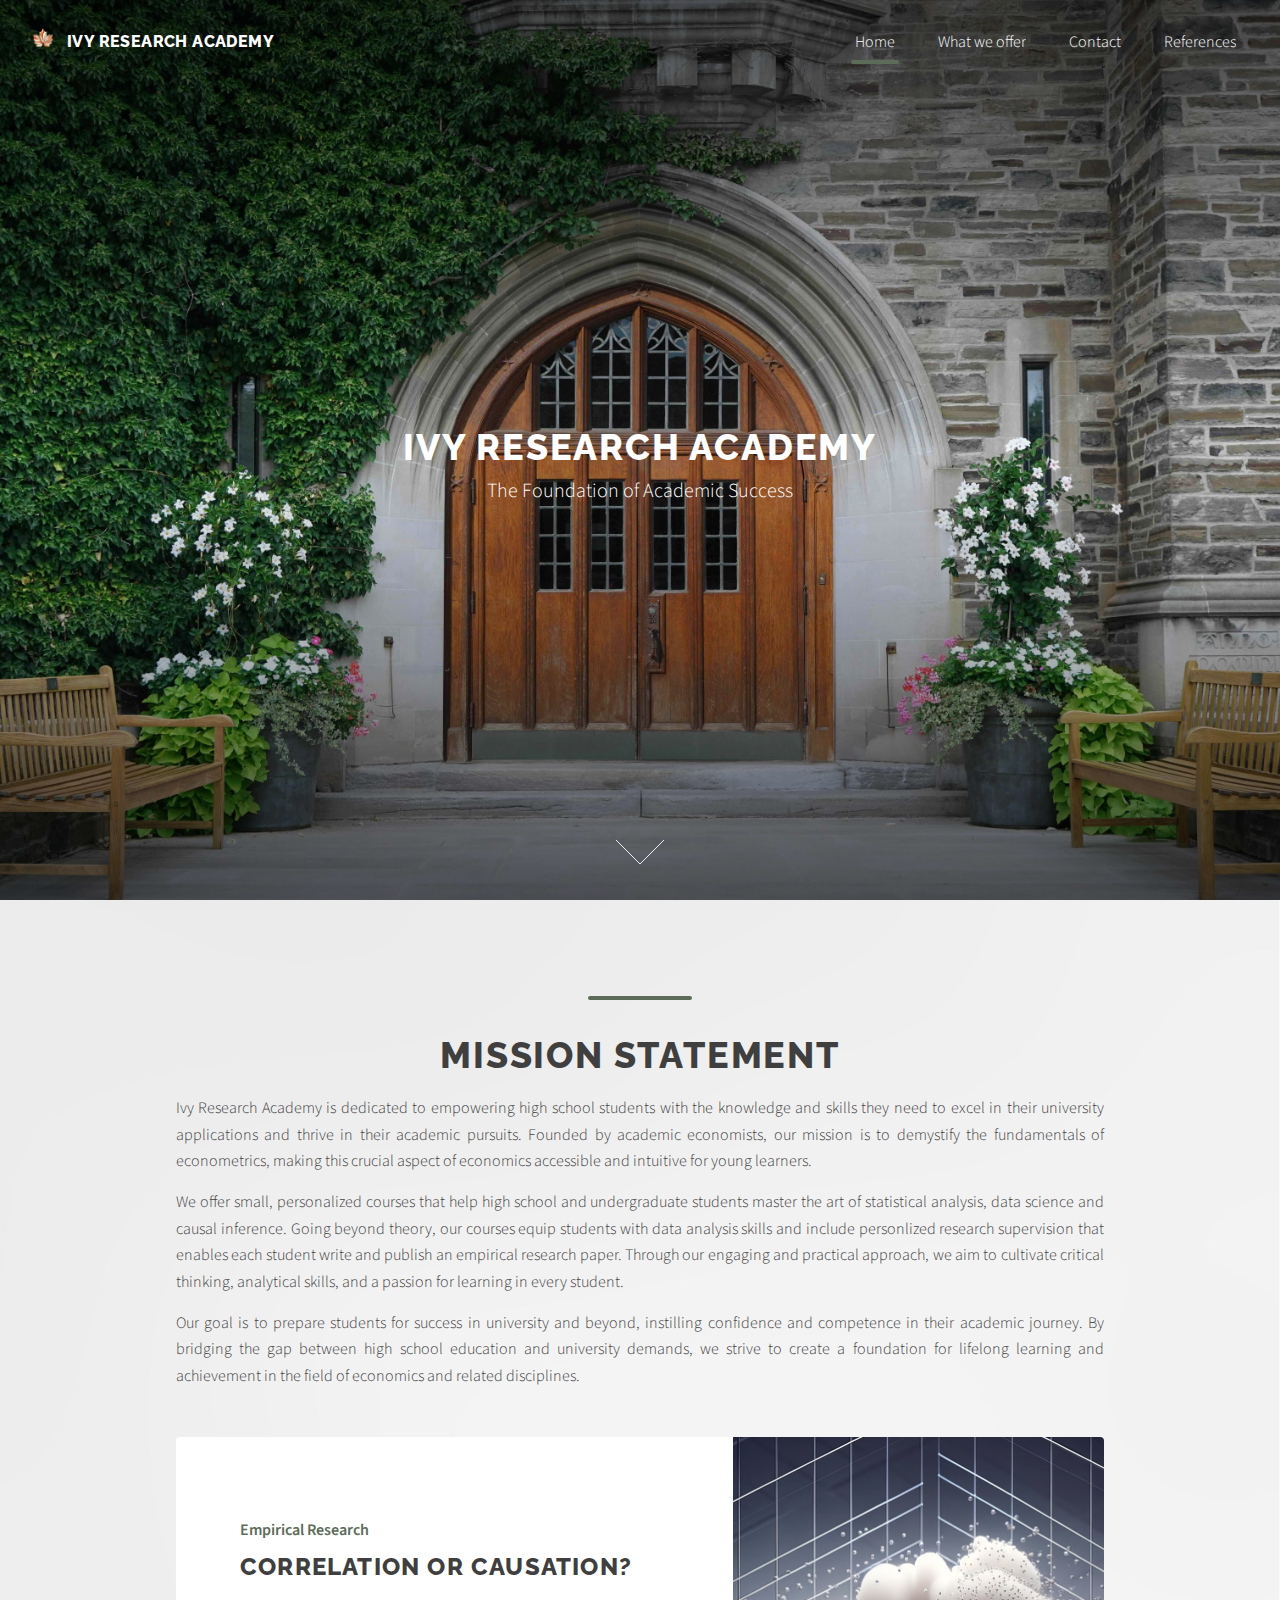
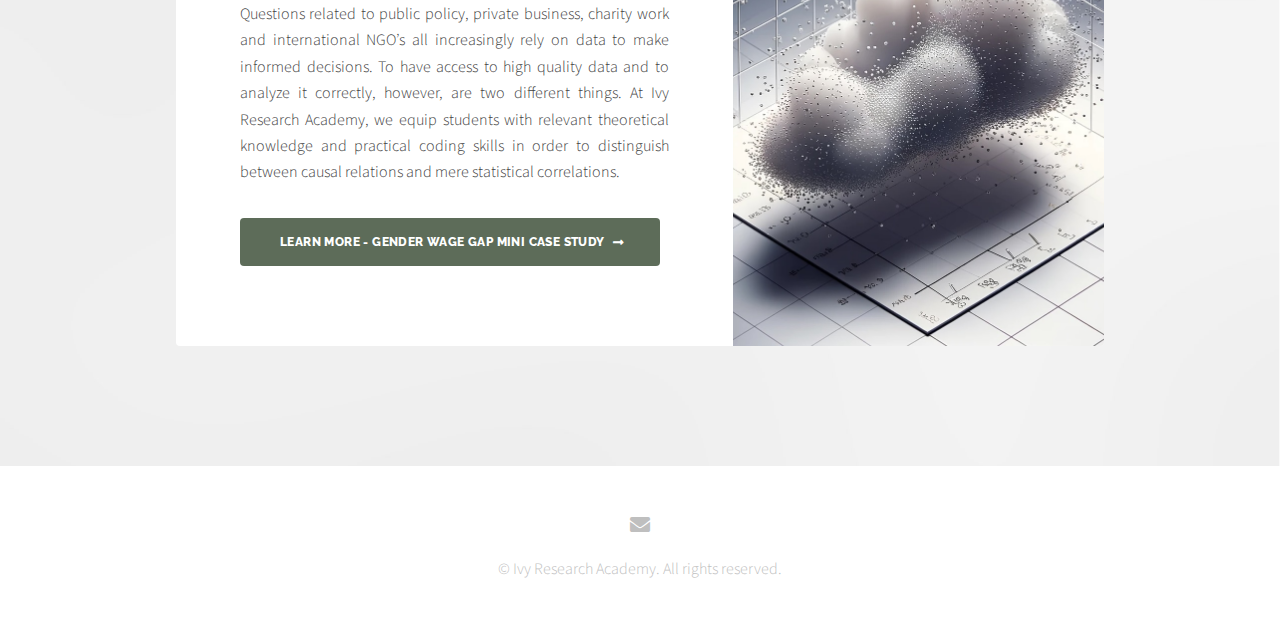
==== index.html @ 4c85d1d3 "initial commit" ====
<!DOCTYPE HTML>
<!--
    Relativity by Pixelarity
    pixelarity.com | hello@pixelarity.com
    License: pixelarity.com/license
-->
<html>
    <head>
        <title>IvyResearchAcademy - Home</title>
        <meta charset="utf-8" />
        <meta name="viewport" content="width=device-width, initial-scale=1, user-scalable=no" />
        <link rel="stylesheet" href="assets/css/main.css" />
    </head>
    <body class="is-preload">

        <!-- Wrapper -->
            <div id="wrapper">

                <!-- Header -->
                    <header id="header" class="alt">

                        <!-- Logo -->
                            <div class="logo">
                                <a href="index.html">
                                    <img src="images/logo_color_black.png" alt="Ivy Research Logo" style="height: 20px; width: auto; margin-right: 10px;">
                                    <strong>Ivy Research Academy</strong>
                                </a>
                            </div>

                        <!-- Nav -->
                            <nav id="nav">
                                <ul>
                                    <li class="current"><a href="index.html">Home</a></li>
                                    <li><a href="offer.html">What we offer</a></li>
                                    <li><a href="contact.html">Contact</a></li>
                                    <li><a href="references.html">References</a>
                                </ul>
                            </nav>

                    </header>

                <!-- Banner -->
                    <section id="banner">
                        <div class="content">
                            <!-- <img src="images/logo_nofill_white.png" alt="Ivy Research Logo" style="height: 80px; width: auto;"> -->
                            <h1>Ivy Research Academy</h1>
                            <p>The Foundation of Academic Success</p>
                        </div>
                        <a href="#first" class="more scrolly">Learn More</a>
                    </section>

                <!-- Section --> <!-- main | main alt | main accent1 | main accent2 -->
                    <section class="main alt" id="first">
                        <header>
                            <h2>Mission Statement</h2>
                            <p class="dynamic-text">Ivy Research Academy is dedicated to empowering high school students with the knowledge and skills they need to excel in their university applications and thrive in their academic pursuits. Founded by academic economists, our mission is to demystify the fundamentals of econometrics, making this crucial aspect of economics accessible and intuitive for young learners.</p>

                            <p class="dynamic-text">We offer small, personalized courses that help high school and undergraduate students master the art of statistical analysis, data science and causal inference. Going beyond theory, our courses equip students with data analysis skills and include personlized research supervision that enables each student write and publish an empirical research paper. Through our engaging and practical approach, we aim to cultivate critical thinking, analytical skills, and a passion for learning in every student.</p>

                            <p class="dynamic-text">Our goal is to prepare students for success in university and beyond, instilling confidence and competence in their academic journey. By bridging the gap between high school education and university demands, we strive to create a foundation for lifelong learning and achievement in the field of economics and related disciplines.</p>
                        </header>
                        <div class="inner">
                            <article class="post style2">
                                <div class="content">
                                    <header>
                                        <span class="category">Empirical Research</span>
                                        <h3>Correlation or Causation?</h3>
                                    </header>
                                    <p>Questions related to public policy, private business, charity work and international NGO’s all increasingly rely on data to make informed decisions. To have access to high quality data and to analyze it correctly, however, are two different things. At Ivy Research Academy, we equip students with relevant theoretical knowledge and practical coding skills in order to distinguish between causal relations and mere statistical correlations.</p>
                                    <ul class="actions">
                                        <li><a href="case_study.html" class="button next">Learn More - Gender Wage Gap Mini Case Study</a></li>
                                    </ul>
                                </div>
                                <div class="image" data-position="center"><img src="images/pic_reg1.jpg" alt="" /></div>
                            </article>
                        </div>
                    </section>


                <!-- Footer -->
                    <footer id="footer">
                        <ul class="icons">
                            <li><a href="contact.html" class="icon solid alt fa-envelope"><span class="label">Email</span></a></li>
                        </ul>
                        <p class="copyright">&copy; Ivy Research Academy. All rights reserved.</p>
                    </footer>

            </div>

        <!-- Scripts -->
            <script src="assets/js/jquery.min.js"></script>
            <script src="assets/js/jquery.dropotron.min.js"></script>
            <script src="assets/js/jquery.scrollex.min.js"></script>
            <script src="assets/js/jquery.scrolly.min.js"></script>
            <script src="assets/js/browser.min.js"></script>
            <script src="assets/js/breakpoints.min.js"></script>
            <script src="assets/js/util.js"></script>
            <script src="assets/js/main.js"></script>
            <script>
                document.addEventListener("DOMContentLoaded", function() {
                    const paragraphs = document.querySelectorAll("#wrapper > .main > header p.dynamic-text");
                    paragraphs.forEach(paragraph => {
                        if (paragraph.offsetHeight < parseInt(getComputedStyle(paragraph).lineHeight) * 2) {
                            paragraph.classList.add('center');
                        } else {
                            paragraph.classList.add('justify');
                        }
                    });
                });
            </script>
    </body>
</html>
---- assets/css/main.css ----
@import url(fontawesome-all.min.css);
@import url("https://fonts.googleapis.com/css?family=Raleway:800|Source+Sans+Pro:300,300i,600,600i");

/*
	Relativity by Pixelarity
	pixelarity.com | hello@pixelarity.com
	License: pixelarity.com/license
*/

html, body, div, span, applet, object,
iframe, h1, h2, h3, h4, h5, h6, p, blockquote,
pre, a, abbr, acronym, address, big, cite,
code, del, dfn, em, img, ins, kbd, q, s, samp,
small, strike, strong, sub, sup, tt, var, b,
u, i, center, dl, dt, dd, ol, ul, li, fieldset,
form, label, legend, table, caption, tbody,
tfoot, thead, tr, th, td, article, aside,
canvas, details, embed, figure, figcaption,
footer, header, hgroup, menu, nav, output, ruby,
section, summary, time, mark, audio, video {
	margin: 0;
	padding: 0;
	border: 0;
	font-size: 100%;
	font: inherit;
	vertical-align: baseline;}

article, aside, details, figcaption, figure,
footer, header, hgroup, menu, nav, section {
	display: block;}

body {
	line-height: 1;
}

ol, ul {
	list-style: none;
}

blockquote, q {
	quotes: none;
}

	blockquote:before, blockquote:after, q:before, q:after {
		content: '';
		content: none;
	}

table {
	border-collapse: collapse;
	border-spacing: 0;
}

body {
	-webkit-text-size-adjust: none;
}

mark {
	background-color: transparent;
	color: inherit;
}

input::-moz-focus-inner {
	border: 0;
	padding: 0;
}

input, select, textarea {
	-moz-appearance: none;
	-webkit-appearance: none;
	-ms-appearance: none;
	appearance: none;
}

/* Basic */

	@-ms-viewport {
		width: device-width;
	}

	body {
		-ms-overflow-style: scrollbar;
	}

	@media screen and (max-width: 480px) {

		html, body {
			min-width: 320px;
			overflow-x: hidden;
		}

	}

	html {
		box-sizing: border-box;
	}

	*, *:before, *:after {
		box-sizing: inherit;
	}

	body {
		background-color: #3f3f3f !important;
	}

		body.is-preload *, body.is-preload *:before, body.is-preload *:after {
			-moz-animation: none !important;
			-webkit-animation: none !important;
			-ms-animation: none !important;
			animation: none !important;
			-moz-transition: none !important;
			-webkit-transition: none !important;
			-ms-transition: none !important;
			transition: none !important;
		}

/* Type */

	html {
		font-size: 16pt;
	}

		@media screen and (max-width: 1680px) {

			html {
				font-size: 13pt;
			}

		}

		@media screen and (max-width: 1280px) {

			html {
				font-size: 12pt;
			}

		}

		@media screen and (max-width: 736px) {

			html {
				font-size: 11pt;
			}

		}

		@media screen and (max-width: 360px) {

			html {
				font-size: 10.5pt;
			}

		}

	body {
		background-color: #ffffff;
		color: #3f3f3f;
	}

	body, input, select, textarea {
		font-family: "Source Sans Pro", Helvetica, sans-serif;
		font-weight: 300;
		font-size: 1rem;
		line-height: 1.65;
	}

	a {
		-moz-transition: color 0.2s ease-in-out, border-color 0.2s ease-in-out, box-shadow 0.2s ease-in-out;
		-webkit-transition: color 0.2s ease-in-out, border-color 0.2s ease-in-out, box-shadow 0.2s ease-in-out;
		-ms-transition: color 0.2s ease-in-out, border-color 0.2s ease-in-out, box-shadow 0.2s ease-in-out;
		transition: color 0.2s ease-in-out, border-color 0.2s ease-in-out, box-shadow 0.2s ease-in-out;
		border-bottom: dotted 1px;
		text-decoration: none;
	}

		a:before, a strong {
			-moz-transition: color 0.2s ease-in-out, border-color 0.2s ease-in-out, box-shadow 0.2s ease-in-out;
			-webkit-transition: color 0.2s ease-in-out, border-color 0.2s ease-in-out, box-shadow 0.2s ease-in-out;
			-ms-transition: color 0.2s ease-in-out, border-color 0.2s ease-in-out, box-shadow 0.2s ease-in-out;
			transition: color 0.2s ease-in-out, border-color 0.2s ease-in-out, box-shadow 0.2s ease-in-out;
		}

		a:hover {
			border-bottom-color: transparent;
		}

			a:hover:before, a:hover strong {
				color: inherit !important;
			}

	strong, b {
		font-weight: 600;
	}

	em, i {
		font-style: italic;
	}

	p {
		margin: 0 0 2rem 0;
		width: 100%;
	}

	h1, h2, h3, h4, h5, h6 {
		font-family: "Raleway", Helvetica, sans-serif;
		font-weight: 800;
		line-height: 1.5;
		margin: 0 0 1rem 0;
		text-transform: uppercase;
		letter-spacing: 0.05em;
	}

		h1 a, h2 a, h3 a, h4 a, h5 a, h6 a {
			color: inherit;
			text-decoration: none;
		}

	h1 {
		font-size: 2.75rem;
		line-height: 1.3;
	}

	h2 {
		font-size: 2.25rem;
		line-height: 1.3;
	}

	h3 {
		font-size: 1.5rem;
	}

	h4 {
		font-size: 1.1rem;
	}

	h5 {
		font-size: 0.9rem;
	}

	h6 {
		font-size: 0.7rem;
	}

	@media screen and (max-width: 736px) {

		h1 {
			font-size: 2.25rem;
		}

		h2 {
			font-size: 1.5rem;
		}

		h3 {
			font-size: 1rem;
		}

		h4 {
			font-size: 0.9rem;
		}

		h5 {
			font-size: 0.8rem;
		}

		h6 {
			font-size: 0.7rem;
		}

	}

	sub {
		font-size: 0.8rem;
		position: relative;
		top: 0.5rem;
	}

	sup {
		font-size: 0.8rem;
		position: relative;
		top: -0.5rem;
	}

	blockquote {
		border-left: solid 4px;
		font-style: italic;
		margin: 0 0 2rem 0;
		padding: 0.5rem 0 0.5rem 2rem;
	}

	code {
		border-radius: 4px;
		border: solid 1px;
		font-family: "Courier New", monospace;
		font-size: 0.9rem;
		margin: 0 0.25rem;
		padding: 0.25rem 0.65rem;
	}

	pre {
		-webkit-overflow-scrolling: touch;
		font-family: "Courier New", monospace;
		font-size: 0.9rem;
		margin: 0 0 2rem 0;
	}

		pre code {
			display: block;
			line-height: 1.75;
			padding: 1rem 1.5rem;
			overflow-x: auto;
		}

	hr {
		border: 0;
		border-bottom: solid 1px;
		margin: 2rem 0;
	}

		hr.major {
			margin: 3rem 0;
		}

	.align-left {
		text-align: left;
	}

	.align-center {
		text-align: center;
	}

	.align-right {
		text-align: right;
	}

	input, select, textarea {
		color: #3f3f3f;
	}

	a {
		color: inherit;
	}

		a:hover {
			color: #5d6c59 !important;
		}

	strong, b {
		color: #3f3f3f;
	}

	h1, h2, h3, h4, h5, h6 {
		color: #3f3f3f;
	}

	blockquote {
		border-left-color: rgba(143, 143, 143, 0.25);
	}

	code {
		background: rgba(143, 143, 143, 0.075);
		border-color: rgba(143, 143, 143, 0.25);
	}

	hr {
		border-bottom-color: rgba(143, 143, 143, 0.25);
	}

/* Row */

	.row {
		display: flex;
		flex-wrap: wrap;
		box-sizing: border-box;
		align-items: stretch;
	}

		.row > * {
			box-sizing: border-box;
		}

		.row.gtr-uniform > * > :last-child {
			margin-bottom: 0;
		}

		.row.aln-left {
			justify-content: flex-start;
		}

		.row.aln-center {
			justify-content: center;
		}

		.row.aln-right {
			justify-content: flex-end;
		}

		.row.aln-top {
			align-items: flex-start;
		}

		.row.aln-middle {
			align-items: center;
		}

		.row.aln-bottom {
			align-items: flex-end;
		}

		.row > .imp {
			order: -1;
		}

		.row > .col-1 {
			width: 8.33333%;
		}

		.row > .off-1 {
			margin-left: 8.33333%;
		}

		.row > .col-2 {
			width: 16.66667%;
		}

		.row > .off-2 {
			margin-left: 16.66667%;
		}

		.row > .col-3 {
			width: 25%;
		}

		.row > .off-3 {
			margin-left: 25%;
		}

		.row > .col-4 {
			width: 33.33333%;
		}

		.row > .off-4 {
			margin-left: 33.33333%;
		}

		.row > .col-5 {
			width: 41.66667%;
		}

		.row > .off-5 {
			margin-left: 41.66667%;
		}

		.row > .col-6 {
			width: 50%;
		}

		.row > .off-6 {
			margin-left: 50%;
		}

		.row > .col-7 {
			width: 58.33333%;
		}

		.row > .off-7 {
			margin-left: 58.33333%;
		}

		.row > .col-8 {
			width: 66.66667%;
		}

		.row > .off-8 {
			margin-left: 66.66667%;
		}

		.row > .col-9 {
			width: 75%;
		}

		.row > .off-9 {
			margin-left: 75%;
		}

		.row > .col-10 {
			width: 83.33333%;
		}

		.row > .off-10 {
			margin-left: 83.33333%;
		}

		.row > .col-11 {
			width: 91.66667%;
		}

		.row > .off-11 {
			margin-left: 91.66667%;
		}

		.row > .col-12 {
			width: 100%;
		}

		.row > .off-12 {
			margin-left: 100%;
		}

		.row.gtr-0 {
			margin-top: 0;
			margin-left: 0rem;
		}

			.row.gtr-0 > * {
				padding: 0 0 0 0rem;
			}

			.row.gtr-0.gtr-uniform {
				margin-top: 0rem;
			}

				.row.gtr-0.gtr-uniform > * {
					padding-top: 0rem;
				}

		.row.gtr-25 {
			margin-top: 0;
			margin-left: -0.375rem;
		}

			.row.gtr-25 > * {
				padding: 0 0 0 0.375rem;
			}

			.row.gtr-25.gtr-uniform {
				margin-top: -0.375rem;
			}

				.row.gtr-25.gtr-uniform > * {
					padding-top: 0.375rem;
				}

		.row.gtr-50 {
			margin-top: 0;
			margin-left: -0.75rem;
		}

			.row.gtr-50 > * {
				padding: 0 0 0 0.75rem;
			}

			.row.gtr-50.gtr-uniform {
				margin-top: -0.75rem;
			}

				.row.gtr-50.gtr-uniform > * {
					padding-top: 0.75rem;
				}

		.row {
			margin-top: 0;
			margin-left: -1.5rem;
		}

			.row > * {
				padding: 0 0 0 1.5rem;
			}

			.row.gtr-uniform {
				margin-top: -1.5rem;
			}

				.row.gtr-uniform > * {
					padding-top: 1.5rem;
				}

		.row.gtr-150 {
			margin-top: 0;
			margin-left: -2.25rem;
		}

			.row.gtr-150 > * {
				padding: 0 0 0 2.25rem;
			}

			.row.gtr-150.gtr-uniform {
				margin-top: -2.25rem;
			}

				.row.gtr-150.gtr-uniform > * {
					padding-top: 2.25rem;
				}

		.row.gtr-200 {
			margin-top: 0;
			margin-left: -3rem;
		}

			.row.gtr-200 > * {
				padding: 0 0 0 3rem;
			}

			.row.gtr-200.gtr-uniform {
				margin-top: -3rem;
			}

				.row.gtr-200.gtr-uniform > * {
					padding-top: 3rem;
				}

		@media screen and (max-width: 1680px) {

			.row {
				display: flex;
				flex-wrap: wrap;
				box-sizing: border-box;
				align-items: stretch;
			}

				.row > * {
					box-sizing: border-box;
				}

				.row.gtr-uniform > * > :last-child {
					margin-bottom: 0;
				}

				.row.aln-left {
					justify-content: flex-start;
				}

				.row.aln-center {
					justify-content: center;
				}

				.row.aln-right {
					justify-content: flex-end;
				}

				.row.aln-top {
					align-items: flex-start;
				}

				.row.aln-middle {
					align-items: center;
				}

				.row.aln-bottom {
					align-items: flex-end;
				}

				.row > .imp-xlarge {
					order: -1;
				}

				.row > .col-1-xlarge {
					width: 8.33333%;
				}

				.row > .off-1-xlarge {
					margin-left: 8.33333%;
				}

				.row > .col-2-xlarge {
					width: 16.66667%;
				}

				.row > .off-2-xlarge {
					margin-left: 16.66667%;
				}

				.row > .col-3-xlarge {
					width: 25%;
				}

				.row > .off-3-xlarge {
					margin-left: 25%;
				}

				.row > .col-4-xlarge {
					width: 33.33333%;
				}

				.row > .off-4-xlarge {
					margin-left: 33.33333%;
				}

				.row > .col-5-xlarge {
					width: 41.66667%;
				}

				.row > .off-5-xlarge {
					margin-left: 41.66667%;
				}

				.row > .col-6-xlarge {
					width: 50%;
				}

				.row > .off-6-xlarge {
					margin-left: 50%;
				}

				.row > .col-7-xlarge {
					width: 58.33333%;
				}

				.row > .off-7-xlarge {
					margin-left: 58.33333%;
				}

				.row > .col-8-xlarge {
					width: 66.66667%;
				}

				.row > .off-8-xlarge {
					margin-left: 66.66667%;
				}

				.row > .col-9-xlarge {
					width: 75%;
				}

				.row > .off-9-xlarge {
					margin-left: 75%;
				}

				.row > .col-10-xlarge {
					width: 83.33333%;
				}

				.row > .off-10-xlarge {
					margin-left: 83.33333%;
				}

				.row > .col-11-xlarge {
					width: 91.66667%;
				}

				.row > .off-11-xlarge {
					margin-left: 91.66667%;
				}

				.row > .col-12-xlarge {
					width: 100%;
				}

				.row > .off-12-xlarge {
					margin-left: 100%;
				}

				.row.gtr-0 {
					margin-top: 0;
					margin-left: 0rem;
				}

					.row.gtr-0 > * {
						padding: 0 0 0 0rem;
					}

					.row.gtr-0.gtr-uniform {
						margin-top: 0rem;
					}

						.row.gtr-0.gtr-uniform > * {
							padding-top: 0rem;
						}

				.row.gtr-25 {
					margin-top: 0;
					margin-left: -0.375rem;
				}

					.row.gtr-25 > * {
						padding: 0 0 0 0.375rem;
					}

					.row.gtr-25.gtr-uniform {
						margin-top: -0.375rem;
					}

						.row.gtr-25.gtr-uniform > * {
							padding-top: 0.375rem;
						}

				.row.gtr-50 {
					margin-top: 0;
					margin-left: -0.75rem;
				}

					.row.gtr-50 > * {
						padding: 0 0 0 0.75rem;
					}

					.row.gtr-50.gtr-uniform {
						margin-top: -0.75rem;
					}

						.row.gtr-50.gtr-uniform > * {
							padding-top: 0.75rem;
						}

				.row {
					margin-top: 0;
					margin-left: -1.5rem;
				}

					.row > * {
						padding: 0 0 0 1.5rem;
					}

					.row.gtr-uniform {
						margin-top: -1.5rem;
					}

						.row.gtr-uniform > * {
							padding-top: 1.5rem;
						}

				.row.gtr-150 {
					margin-top: 0;
					margin-left: -2.25rem;
				}

					.row.gtr-150 > * {
						padding: 0 0 0 2.25rem;
					}

					.row.gtr-150.gtr-uniform {
						margin-top: -2.25rem;
					}

						.row.gtr-150.gtr-uniform > * {
							padding-top: 2.25rem;
						}

				.row.gtr-200 {
					margin-top: 0;
					margin-left: -3rem;
				}

					.row.gtr-200 > * {
						padding: 0 0 0 3rem;
					}

					.row.gtr-200.gtr-uniform {
						margin-top: -3rem;
					}

						.row.gtr-200.gtr-uniform > * {
							padding-top: 3rem;
						}

		}

		@media screen and (max-width: 1280px) {

			.row {
				display: flex;
				flex-wrap: wrap;
				box-sizing: border-box;
				align-items: stretch;
			}

				.row > * {
					box-sizing: border-box;
				}

				.row.gtr-uniform > * > :last-child {
					margin-bottom: 0;
				}

				.row.aln-left {
					justify-content: flex-start;
				}

				.row.aln-center {
					justify-content: center;
				}

				.row.aln-right {
					justify-content: flex-end;
				}

				.row.aln-top {
					align-items: flex-start;
				}

				.row.aln-middle {
					align-items: center;
				}

				.row.aln-bottom {
					align-items: flex-end;
				}

				.row > .imp-large {
					order: -1;
				}

				.row > .col-1-large {
					width: 8.33333%;
				}

				.row > .off-1-large {
					margin-left: 8.33333%;
				}

				.row > .col-2-large {
					width: 16.66667%;
				}

				.row > .off-2-large {
					margin-left: 16.66667%;
				}

				.row > .col-3-large {
					width: 25%;
				}

				.row > .off-3-large {
					margin-left: 25%;
				}

				.row > .col-4-large {
					width: 33.33333%;
				}

				.row > .off-4-large {
					margin-left: 33.33333%;
				}

				.row > .col-5-large {
					width: 41.66667%;
				}

				.row > .off-5-large {
					margin-left: 41.66667%;
				}

				.row > .col-6-large {
					width: 50%;
				}

				.row > .off-6-large {
					margin-left: 50%;
				}

				.row > .col-7-large {
					width: 58.33333%;
				}

				.row > .off-7-large {
					margin-left: 58.33333%;
				}

				.row > .col-8-large {
					width: 66.66667%;
				}

				.row > .off-8-large {
					margin-left: 66.66667%;
				}

				.row > .col-9-large {
					width: 75%;
				}

				.row > .off-9-large {
					margin-left: 75%;
				}

				.row > .col-10-large {
					width: 83.33333%;
				}

				.row > .off-10-large {
					margin-left: 83.33333%;
				}

				.row > .col-11-large {
					width: 91.66667%;
				}

				.row > .off-11-large {
					margin-left: 91.66667%;
				}

				.row > .col-12-large {
					width: 100%;
				}

				.row > .off-12-large {
					margin-left: 100%;
				}

				.row.gtr-0 {
					margin-top: 0;
					margin-left: 0rem;
				}

					.row.gtr-0 > * {
						padding: 0 0 0 0rem;
					}

					.row.gtr-0.gtr-uniform {
						margin-top: 0rem;
					}

						.row.gtr-0.gtr-uniform > * {
							padding-top: 0rem;
						}

				.row.gtr-25 {
					margin-top: 0;
					margin-left: -0.375rem;
				}

					.row.gtr-25 > * {
						padding: 0 0 0 0.375rem;
					}

					.row.gtr-25.gtr-uniform {
						margin-top: -0.375rem;
					}

						.row.gtr-25.gtr-uniform > * {
							padding-top: 0.375rem;
						}

				.row.gtr-50 {
					margin-top: 0;
					margin-left: -0.75rem;
				}

					.row.gtr-50 > * {
						padding: 0 0 0 0.75rem;
					}

					.row.gtr-50.gtr-uniform {
						margin-top: -0.75rem;
					}

						.row.gtr-50.gtr-uniform > * {
							padding-top: 0.75rem;
						}

				.row {
					margin-top: 0;
					margin-left: -1.5rem;
				}

					.row > * {
						padding: 0 0 0 1.5rem;
					}

					.row.gtr-uniform {
						margin-top: -1.5rem;
					}

						.row.gtr-uniform > * {
							padding-top: 1.5rem;
						}

				.row.gtr-150 {
					margin-top: 0;
					margin-left: -2.25rem;
				}

					.row.gtr-150 > * {
						padding: 0 0 0 2.25rem;
					}

					.row.gtr-150.gtr-uniform {
						margin-top: -2.25rem;
					}

						.row.gtr-150.gtr-uniform > * {
							padding-top: 2.25rem;
						}

				.row.gtr-200 {
					margin-top: 0;
					margin-left: -3rem;
				}

					.row.gtr-200 > * {
						padding: 0 0 0 3rem;
					}

					.row.gtr-200.gtr-uniform {
						margin-top: -3rem;
					}

						.row.gtr-200.gtr-uniform > * {
							padding-top: 3rem;
						}

		}

		@media screen and (max-width: 980px) {

			.row {
				display: flex;
				flex-wrap: wrap;
				box-sizing: border-box;
				align-items: stretch;
			}

				.row > * {
					box-sizing: border-box;
				}

				.row.gtr-uniform > * > :last-child {
					margin-bottom: 0;
				}

				.row.aln-left {
					justify-content: flex-start;
				}

				.row.aln-center {
					justify-content: center;
				}

				.row.aln-right {
					justify-content: flex-end;
				}

				.row.aln-top {
					align-items: flex-start;
				}

				.row.aln-middle {
					align-items: center;
				}

				.row.aln-bottom {
					align-items: flex-end;
				}

				.row > .imp-medium {
					order: -1;
				}

				.row > .col-1-medium {
					width: 8.33333%;
				}

				.row > .off-1-medium {
					margin-left: 8.33333%;
				}

				.row > .col-2-medium {
					width: 16.66667%;
				}

				.row > .off-2-medium {
					margin-left: 16.66667%;
				}

				.row > .col-3-medium {
					width: 25%;
				}

				.row > .off-3-medium {
					margin-left: 25%;
				}

				.row > .col-4-medium {
					width: 33.33333%;
				}

				.row > .off-4-medium {
					margin-left: 33.33333%;
				}

				.row > .col-5-medium {
					width: 41.66667%;
				}

				.row > .off-5-medium {
					margin-left: 41.66667%;
				}

				.row > .col-6-medium {
					width: 50%;
				}

				.row > .off-6-medium {
					margin-left: 50%;
				}

				.row > .col-7-medium {
					width: 58.33333%;
				}

				.row > .off-7-medium {
					margin-left: 58.33333%;
				}

				.row > .col-8-medium {
					width: 66.66667%;
				}

				.row > .off-8-medium {
					margin-left: 66.66667%;
				}

				.row > .col-9-medium {
					width: 75%;
				}

				.row > .off-9-medium {
					margin-left: 75%;
				}

				.row > .col-10-medium {
					width: 83.33333%;
				}

				.row > .off-10-medium {
					margin-left: 83.33333%;
				}

				.row > .col-11-medium {
					width: 91.66667%;
				}

				.row > .off-11-medium {
					margin-left: 91.66667%;
				}

				.row > .col-12-medium {
					width: 100%;
				}

				.row > .off-12-medium {
					margin-left: 100%;
				}

				.row.gtr-0 {
					margin-top: 0;
					margin-left: 0rem;
				}

					.row.gtr-0 > * {
						padding: 0 0 0 0rem;
					}

					.row.gtr-0.gtr-uniform {
						margin-top: 0rem;
					}

						.row.gtr-0.gtr-uniform > * {
							padding-top: 0rem;
						}

				.row.gtr-25 {
					margin-top: 0;
					margin-left: -0.375rem;
				}

					.row.gtr-25 > * {
						padding: 0 0 0 0.375rem;
					}

					.row.gtr-25.gtr-uniform {
						margin-top: -0.375rem;
					}

						.row.gtr-25.gtr-uniform > * {
							padding-top: 0.375rem;
						}

				.row.gtr-50 {
					margin-top: 0;
					margin-left: -0.75rem;
				}

					.row.gtr-50 > * {
						padding: 0 0 0 0.75rem;
					}

					.row.gtr-50.gtr-uniform {
						margin-top: -0.75rem;
					}

						.row.gtr-50.gtr-uniform > * {
							padding-top: 0.75rem;
						}

				.row {
					margin-top: 0;
					margin-left: -1.5rem;
				}

					.row > * {
						padding: 0 0 0 1.5rem;
					}

					.row.gtr-uniform {
						margin-top: -1.5rem;
					}

						.row.gtr-uniform > * {
							padding-top: 1.5rem;
						}

				.row.gtr-150 {
					margin-top: 0;
					margin-left: -2.25rem;
				}

					.row.gtr-150 > * {
						padding: 0 0 0 2.25rem;
					}

					.row.gtr-150.gtr-uniform {
						margin-top: -2.25rem;
					}

						.row.gtr-150.gtr-uniform > * {
							padding-top: 2.25rem;
						}

				.row.gtr-200 {
					margin-top: 0;
					margin-left: -3rem;
				}

					.row.gtr-200 > * {
						padding: 0 0 0 3rem;
					}

					.row.gtr-200.gtr-uniform {
						margin-top: -3rem;
					}

						.row.gtr-200.gtr-uniform > * {
							padding-top: 3rem;
						}

		}

		@media screen and (max-width: 736px) {

			.row {
				display: flex;
				flex-wrap: wrap;
				box-sizing: border-box;
				align-items: stretch;
			}

				.row > * {
					box-sizing: border-box;
				}

				.row.gtr-uniform > * > :last-child {
					margin-bottom: 0;
				}

				.row.aln-left {
					justify-content: flex-start;
				}

				.row.aln-center {
					justify-content: center;
				}

				.row.aln-right {
					justify-content: flex-end;
				}

				.row.aln-top {
					align-items: flex-start;
				}

				.row.aln-middle {
					align-items: center;
				}

				.row.aln-bottom {
					align-items: flex-end;
				}

				.row > .imp-small {
					order: -1;
				}

				.row > .col-1-small {
					width: 8.33333%;
				}

				.row > .off-1-small {
					margin-left: 8.33333%;
				}

				.row > .col-2-small {
					width: 16.66667%;
				}

				.row > .off-2-small {
					margin-left: 16.66667%;
				}

				.row > .col-3-small {
					width: 25%;
				}

				.row > .off-3-small {
					margin-left: 25%;
				}

				.row > .col-4-small {
					width: 33.33333%;
				}

				.row > .off-4-small {
					margin-left: 33.33333%;
				}

				.row > .col-5-small {
					width: 41.66667%;
				}

				.row > .off-5-small {
					margin-left: 41.66667%;
				}

				.row > .col-6-small {
					width: 50%;
				}

				.row > .off-6-small {
					margin-left: 50%;
				}

				.row > .col-7-small {
					width: 58.33333%;
				}

				.row > .off-7-small {
					margin-left: 58.33333%;
				}

				.row > .col-8-small {
					width: 66.66667%;
				}

				.row > .off-8-small {
					margin-left: 66.66667%;
				}

				.row > .col-9-small {
					width: 75%;
				}

				.row > .off-9-small {
					margin-left: 75%;
				}

				.row > .col-10-small {
					width: 83.33333%;
				}

				.row > .off-10-small {
					margin-left: 83.33333%;
				}

				.row > .col-11-small {
					width: 91.66667%;
				}

				.row > .off-11-small {
					margin-left: 91.66667%;
				}

				.row > .col-12-small {
					width: 100%;
				}

				.row > .off-12-small {
					margin-left: 100%;
				}

				.row.gtr-0 {
					margin-top: 0;
					margin-left: 0rem;
				}

					.row.gtr-0 > * {
						padding: 0 0 0 0rem;
					}

					.row.gtr-0.gtr-uniform {
						margin-top: 0rem;
					}

						.row.gtr-0.gtr-uniform > * {
							padding-top: 0rem;
						}

				.row.gtr-25 {
					margin-top: 0;
					margin-left: -0.375rem;
				}

					.row.gtr-25 > * {
						padding: 0 0 0 0.375rem;
					}

					.row.gtr-25.gtr-uniform {
						margin-top: -0.375rem;
					}

						.row.gtr-25.gtr-uniform > * {
							padding-top: 0.375rem;
						}

				.row.gtr-50 {
					margin-top: 0;
					margin-left: -0.75rem;
				}

					.row.gtr-50 > * {
						padding: 0 0 0 0.75rem;
					}

					.row.gtr-50.gtr-uniform {
						margin-top: -0.75rem;
					}

						.row.gtr-50.gtr-uniform > * {
							padding-top: 0.75rem;
						}

				.row {
					margin-top: 0;
					margin-left: -1.5rem;
				}

					.row > * {
						padding: 0 0 0 1.5rem;
					}

					.row.gtr-uniform {
						margin-top: -1.5rem;
					}

						.row.gtr-uniform > * {
							padding-top: 1.5rem;
						}

				.row.gtr-150 {
					margin-top: 0;
					margin-left: -2.25rem;
				}

					.row.gtr-150 > * {
						padding: 0 0 0 2.25rem;
					}

					.row.gtr-150.gtr-uniform {
						margin-top: -2.25rem;
					}

						.row.gtr-150.gtr-uniform > * {
							padding-top: 2.25rem;
						}

				.row.gtr-200 {
					margin-top: 0;
					margin-left: -3rem;
				}

					.row.gtr-200 > * {
						padding: 0 0 0 3rem;
					}

					.row.gtr-200.gtr-uniform {
						margin-top: -3rem;
					}

						.row.gtr-200.gtr-uniform > * {
							padding-top: 3rem;
						}

		}

		@media screen and (max-width: 480px) {

			.row {
				display: flex;
				flex-wrap: wrap;
				box-sizing: border-box;
				align-items: stretch;
			}

				.row > * {
					box-sizing: border-box;
				}

				.row.gtr-uniform > * > :last-child {
					margin-bottom: 0;
				}

				.row.aln-left {
					justify-content: flex-start;
				}

				.row.aln-center {
					justify-content: center;
				}

				.row.aln-right {
					justify-content: flex-end;
				}

				.row.aln-top {
					align-items: flex-start;
				}

				.row.aln-middle {
					align-items: center;
				}

				.row.aln-bottom {
					align-items: flex-end;
				}

				.row > .imp-xsmall {
					order: -1;
				}

				.row > .col-1-xsmall {
					width: 8.33333%;
				}

				.row > .off-1-xsmall {
					margin-left: 8.33333%;
				}

				.row > .col-2-xsmall {
					width: 16.66667%;
				}

				.row > .off-2-xsmall {
					margin-left: 16.66667%;
				}

				.row > .col-3-xsmall {
					width: 25%;
				}

				.row > .off-3-xsmall {
					margin-left: 25%;
				}

				.row > .col-4-xsmall {
					width: 33.33333%;
				}

				.row > .off-4-xsmall {
					margin-left: 33.33333%;
				}

				.row > .col-5-xsmall {
					width: 41.66667%;
				}

				.row > .off-5-xsmall {
					margin-left: 41.66667%;
				}

				.row > .col-6-xsmall {
					width: 50%;
				}

				.row > .off-6-xsmall {
					margin-left: 50%;
				}

				.row > .col-7-xsmall {
					width: 58.33333%;
				}

				.row > .off-7-xsmall {
					margin-left: 58.33333%;
				}

				.row > .col-8-xsmall {
					width: 66.66667%;
				}

				.row > .off-8-xsmall {
					margin-left: 66.66667%;
				}

				.row > .col-9-xsmall {
					width: 75%;
				}

				.row > .off-9-xsmall {
					margin-left: 75%;
				}

				.row > .col-10-xsmall {
					width: 83.33333%;
				}

				.row > .off-10-xsmall {
					margin-left: 83.33333%;
				}

				.row > .col-11-xsmall {
					width: 91.66667%;
				}

				.row > .off-11-xsmall {
					margin-left: 91.66667%;
				}

				.row > .col-12-xsmall {
					width: 100%;
				}

				.row > .off-12-xsmall {
					margin-left: 100%;
				}

				.row.gtr-0 {
					margin-top: 0;
					margin-left: 0rem;
				}

					.row.gtr-0 > * {
						padding: 0 0 0 0rem;
					}

					.row.gtr-0.gtr-uniform {
						margin-top: 0rem;
					}

						.row.gtr-0.gtr-uniform > * {
							padding-top: 0rem;
						}

				.row.gtr-25 {
					margin-top: 0;
					margin-left: -0.375rem;
				}

					.row.gtr-25 > * {
						padding: 0 0 0 0.375rem;
					}

					.row.gtr-25.gtr-uniform {
						margin-top: -0.375rem;
					}

						.row.gtr-25.gtr-uniform > * {
							padding-top: 0.375rem;
						}

				.row.gtr-50 {
					margin-top: 0;
					margin-left: -0.75rem;
				}

					.row.gtr-50 > * {
						padding: 0 0 0 0.75rem;
					}

					.row.gtr-50.gtr-uniform {
						margin-top: -0.75rem;
					}

						.row.gtr-50.gtr-uniform > * {
							padding-top: 0.75rem;
						}

				.row {
					margin-top: 0;
					margin-left: -1.5rem;
				}

					.row > * {
						padding: 0 0 0 1.5rem;
					}

					.row.gtr-uniform {
						margin-top: -1.5rem;
					}

						.row.gtr-uniform > * {
							padding-top: 1.5rem;
						}

				.row.gtr-150 {
					margin-top: 0;
					margin-left: -2.25rem;
				}

					.row.gtr-150 > * {
						padding: 0 0 0 2.25rem;
					}

					.row.gtr-150.gtr-uniform {
						margin-top: -2.25rem;
					}

						.row.gtr-150.gtr-uniform > * {
							padding-top: 2.25rem;
						}

				.row.gtr-200 {
					margin-top: 0;
					margin-left: -3rem;
				}

					.row.gtr-200 > * {
						padding: 0 0 0 3rem;
					}

					.row.gtr-200.gtr-uniform {
						margin-top: -3rem;
					}

						.row.gtr-200.gtr-uniform > * {
							padding-top: 3rem;
						}

		}

		@media screen and (max-width: 360px) {

			.row {
				display: flex;
				flex-wrap: wrap;
				box-sizing: border-box;
				align-items: stretch;
			}

				.row > * {
					box-sizing: border-box;
				}

				.row.gtr-uniform > * > :last-child {
					margin-bottom: 0;
				}

				.row.aln-left {
					justify-content: flex-start;
				}

				.row.aln-center {
					justify-content: center;
				}

				.row.aln-right {
					justify-content: flex-end;
				}

				.row.aln-top {
					align-items: flex-start;
				}

				.row.aln-middle {
					align-items: center;
				}

				.row.aln-bottom {
					align-items: flex-end;
				}

				.row > .imp-xxsmall {
					order: -1;
				}

				.row > .col-1-xxsmall {
					width: 8.33333%;
				}

				.row > .off-1-xxsmall {
					margin-left: 8.33333%;
				}

				.row > .col-2-xxsmall {
					width: 16.66667%;
				}

				.row > .off-2-xxsmall {
					margin-left: 16.66667%;
				}

				.row > .col-3-xxsmall {
					width: 25%;
				}

				.row > .off-3-xxsmall {
					margin-left: 25%;
				}

				.row > .col-4-xxsmall {
					width: 33.33333%;
				}

				.row > .off-4-xxsmall {
					margin-left: 33.33333%;
				}

				.row > .col-5-xxsmall {
					width: 41.66667%;
				}

				.row > .off-5-xxsmall {
					margin-left: 41.66667%;
				}

				.row > .col-6-xxsmall {
					width: 50%;
				}

				.row > .off-6-xxsmall {
					margin-left: 50%;
				}

				.row > .col-7-xxsmall {
					width: 58.33333%;
				}

				.row > .off-7-xxsmall {
					margin-left: 58.33333%;
				}

				.row > .col-8-xxsmall {
					width: 66.66667%;
				}

				.row > .off-8-xxsmall {
					margin-left: 66.66667%;
				}

				.row > .col-9-xxsmall {
					width: 75%;
				}

				.row > .off-9-xxsmall {
					margin-left: 75%;
				}

				.row > .col-10-xxsmall {
					width: 83.33333%;
				}

				.row > .off-10-xxsmall {
					margin-left: 83.33333%;
				}

				.row > .col-11-xxsmall {
					width: 91.66667%;
				}

				.row > .off-11-xxsmall {
					margin-left: 91.66667%;
				}

				.row > .col-12-xxsmall {
					width: 100%;
				}

				.row > .off-12-xxsmall {
					margin-left: 100%;
				}

				.row.gtr-0 {
					margin-top: 0;
					margin-left: 0rem;
				}

					.row.gtr-0 > * {
						padding: 0 0 0 0rem;
					}

					.row.gtr-0.gtr-uniform {
						margin-top: 0rem;
					}

						.row.gtr-0.gtr-uniform > * {
							padding-top: 0rem;
						}

				.row.gtr-25 {
					margin-top: 0;
					margin-left: -0.375rem;
				}

					.row.gtr-25 > * {
						padding: 0 0 0 0.375rem;
					}

					.row.gtr-25.gtr-uniform {
						margin-top: -0.375rem;
					}

						.row.gtr-25.gtr-uniform > * {
							padding-top: 0.375rem;
						}

				.row.gtr-50 {
					margin-top: 0;
					margin-left: -0.75rem;
				}

					.row.gtr-50 > * {
						padding: 0 0 0 0.75rem;
					}

					.row.gtr-50.gtr-uniform {
						margin-top: -0.75rem;
					}

						.row.gtr-50.gtr-uniform > * {
							padding-top: 0.75rem;
						}

				.row {
					margin-top: 0;
					margin-left: -1.5rem;
				}

					.row > * {
						padding: 0 0 0 1.5rem;
					}

					.row.gtr-uniform {
						margin-top: -1.5rem;
					}

						.row.gtr-uniform > * {
							padding-top: 1.5rem;
						}

				.row.gtr-150 {
					margin-top: 0;
					margin-left: -2.25rem;
				}

					.row.gtr-150 > * {
						padding: 0 0 0 2.25rem;
					}

					.row.gtr-150.gtr-uniform {
						margin-top: -2.25rem;
					}

						.row.gtr-150.gtr-uniform > * {
							padding-top: 2.25rem;
						}

				.row.gtr-200 {
					margin-top: 0;
					margin-left: -3rem;
				}

					.row.gtr-200 > * {
						padding: 0 0 0 3rem;
					}

					.row.gtr-200.gtr-uniform {
						margin-top: -3rem;
					}

						.row.gtr-200.gtr-uniform > * {
							padding-top: 3rem;
						}

		}

/* Box */

	.box {
		border-radius: 4px;
		border: solid 1px;
		margin-bottom: 2rem;
		padding: 1.5rem;
	}

		.box > :last-child,
		.box > :last-child > :last-child,
		.box > :last-child > :last-child > :last-child {
			margin-bottom: 0;
		}

		.box.alt {
			border: 0;
			border-radius: 0;
			padding: 0;
		}

	.box {
		border-color: rgba(143, 143, 143, 0.25);
	}

/* Button */

	input[type="submit"],
	input[type="reset"],
	input[type="button"],
	button,
	.button {
		-moz-appearance: none;
		-webkit-appearance: none;
		-ms-appearance: none;
		appearance: none;
		-moz-transition: background-color 0.2s ease-in-out, color 0.2s ease-in-out;
		-webkit-transition: background-color 0.2s ease-in-out, color 0.2s ease-in-out;
		-ms-transition: background-color 0.2s ease-in-out, color 0.2s ease-in-out;
		transition: background-color 0.2s ease-in-out, color 0.2s ease-in-out;
		border-radius: 4px;
		border: 0;
		cursor: pointer;
		display: inline-block;
		font-family: "Raleway", Helvetica, sans-serif;
		font-weight: 800;
		font-size: 0.75rem;
		height: 3rem;
		line-height: 3.075rem;
		padding: 0 2.5rem;
		text-align: center;
		text-decoration: none;
		white-space: nowrap;
		text-transform: uppercase;
		letter-spacing: 0.025rem;
	}

		input[type="submit"].next,
		input[type="reset"].next,
		input[type="button"].next,
		button.next,
		.button.next {
			text-decoration: none;
		}

			input[type="submit"].next:before,
			input[type="reset"].next:before,
			input[type="button"].next:before,
			button.next:before,
			.button.next:before {
				-moz-osx-font-smoothing: grayscale;
				-webkit-font-smoothing: antialiased;
				display: inline-block;
				font-style: normal;
				font-variant: normal;
				text-rendering: auto;
				line-height: 1;
				text-transform: none !important;
				font-family: 'Font Awesome 5 Free';
				font-weight: 900;
			}

			input[type="submit"].next:before,
			input[type="reset"].next:before,
			input[type="button"].next:before,
			button.next:before,
			.button.next:before {
				content: '\f30b';
				float: right;
				line-height: inherit;
				margin: 0 -0.25rem 0 0.5rem;
			}

		input[type="submit"].icon:before,
		input[type="reset"].icon:before,
		input[type="button"].icon:before,
		button.icon:before,
		.button.icon:before {
			font-size: 0.7rem;
			margin-right: 0.5rem;
			margin-left: -0.25rem;
		}

		input[type="submit"].fit,
		input[type="reset"].fit,
		input[type="button"].fit,
		button.fit,
		.button.fit {
			width: 100%;
		}

		input[type="submit"].small,
		input[type="reset"].small,
		input[type="button"].small,
		button.small,
		.button.small {
			font-size: 0.6rem;
			height: 2.25rem;
			line-height: 2.30625rem;
			padding: 0 1.5rem;
		}

		input[type="submit"].large,
		input[type="reset"].large,
		input[type="button"].large,
		button.large,
		.button.large {
			font-size: 1rem;
			height: 3.75rem;
			line-height: 3.84375rem;
			padding: 0 2.5rem;
		}

		input[type="submit"].disabled, input[type="submit"]:disabled,
		input[type="reset"].disabled,
		input[type="reset"]:disabled,
		input[type="button"].disabled,
		input[type="button"]:disabled,
		button.disabled,
		button:disabled,
		.button.disabled,
		.button:disabled {
			pointer-events: none;
			opacity: 0.25;
		}

	input[type="submit"],
	input[type="reset"],
	input[type="button"],
	button,
	.button {
		background-color: #5d6c59;
		color: #ffffff !important;
	}

		input[type="submit"]:hover,
		input[type="reset"]:hover,
		input[type="button"]:hover,
		button:hover,
		.button:hover {
			background-color: #51cbb5;
			color: #ffffff !important;
		}

		input[type="submit"]:active,
		input[type="reset"]:active,
		input[type="button"]:active,
		button:active,
		.button:active {
			background-color: #36b39d;
		}

		input[type="submit"].alt,
		input[type="reset"].alt,
		input[type="button"].alt,
		button.alt,
		.button.alt {
			background-color: transparent;
			box-shadow: inset 0 0 0 2px rgba(143, 143, 143, 0.25);
			color: #3f3f3f !important;
		}

			input[type="submit"].alt:hover,
			input[type="reset"].alt:hover,
			input[type="button"].alt:hover,
			button.alt:hover,
			.button.alt:hover {
				background-color: rgba(143, 143, 143, 0.075);
			}

			input[type="submit"].alt.icon:before,
			input[type="reset"].alt.icon:before,
			input[type="button"].alt.icon:before,
			button.alt.icon:before,
			.button.alt.icon:before {
				color: #bfbfbf;
			}

/* Form */

	form {
		margin: 0 0 2rem 0;
	}

		form > :last-child {
			margin-bottom: 0;
		}

		form > .fields {
			display: -moz-flex;
			display: -webkit-flex;
			display: -ms-flex;
			display: flex;
			-moz-flex-wrap: wrap;
			-webkit-flex-wrap: wrap;
			-ms-flex-wrap: wrap;
			flex-wrap: wrap;
			width: calc(100% + 3rem);
			margin: -1.5rem 0 2rem -1.5rem;
		}

			form > .fields > .field {
				-moz-flex-grow: 0;
				-webkit-flex-grow: 0;
				-ms-flex-grow: 0;
				flex-grow: 0;
				-moz-flex-shrink: 0;
				-webkit-flex-shrink: 0;
				-ms-flex-shrink: 0;
				flex-shrink: 0;
				padding: 1.5rem 0 0 1.5rem;
				width: calc(100% - 1.5rem);
			}

				form > .fields > .field.half {
					width: calc(50% - 0.75rem);
				}

				form > .fields > .field.third {
					width: calc(100%/3 - 0.5rem);
				}

				form > .fields > .field.quarter {
					width: calc(25% - 0.375rem);
				}

		@media screen and (max-width: 480px) {

			form > .fields {
				width: calc(100% + 3rem);
				margin: -1.5rem 0 2rem -1.5rem;
			}

				form > .fields > .field {
					padding: 1.5rem 0 0 1.5rem;
					width: calc(100% - 1.5rem);
				}

					form > .fields > .field.half {
						width: calc(100% - 1.5rem);
					}

					form > .fields > .field.third {
						width: calc(100% - 1.5rem);
					}

					form > .fields > .field.quarter {
						width: calc(100% - 1.5rem);
					}

		}

	label {
		display: block;
		font-size: 0.9rem;
		font-weight: 600;
		margin: 0 0 1rem 0;
	}

	input[type="text"],
	input[type="password"],
	input[type="email"],
	select,
	textarea {
		-moz-appearance: none;
		-webkit-appearance: none;
		-ms-appearance: none;
		appearance: none;
		border-radius: 4px;
		border: none;
		border: solid 1px;
		color: inherit;
		display: block;
		outline: 0;
		padding: 0 1rem;
		text-decoration: none;
		width: 100%;
	}

		input[type="text"]:invalid,
		input[type="password"]:invalid,
		input[type="email"]:invalid,
		select:invalid,
		textarea:invalid {
			box-shadow: none;
		}

	select {
		background-size: 1.25rem;
		background-repeat: no-repeat;
		background-position: calc(100% - 1rem) center;
		height: 3rem;
		padding-right: 3rem;
		text-overflow: ellipsis;
	}

		select:focus::-ms-value {
			background-color: transparent;
		}

		select::-ms-expand {
			display: none;
		}

	input[type="text"],
	input[type="password"],
	input[type="email"],
	select {
		height: 3rem;
	}

	textarea {
		padding: 0.75rem 1rem;
	}

	input[type="checkbox"],
	input[type="radio"] {
		-moz-appearance: none;
		-webkit-appearance: none;
		-ms-appearance: none;
		appearance: none;
		display: block;
		float: left;
		margin-right: -2rem;
		opacity: 0;
		width: 1rem;
		z-index: -1;
	}

		input[type="checkbox"] + label,
		input[type="radio"] + label {
			text-decoration: none;
			cursor: pointer;
			display: inline-block;
			font-size: 1rem;
			font-weight: 300;
			padding-left: 2.55rem;
			padding-right: 0.75rem;
			position: relative;
		}

			input[type="checkbox"] + label:before,
			input[type="radio"] + label:before {
				-moz-osx-font-smoothing: grayscale;
				-webkit-font-smoothing: antialiased;
				display: inline-block;
				font-style: normal;
				font-variant: normal;
				text-rendering: auto;
				line-height: 1;
				text-transform: none !important;
				font-family: 'Font Awesome 5 Free';
				font-weight: 900;
			}

			input[type="checkbox"] + label:before,
			input[type="radio"] + label:before {
				border-radius: 4px;
				border: solid 1px;
				content: '';
				display: inline-block;
				font-size: 0.8rem;
				height: 1.8rem;
				left: 0;
				line-height: 1.725rem;
				position: absolute;
				text-align: center;
				top: 0;
				width: 1.8rem;
			}

		input[type="checkbox"]:checked + label:before,
		input[type="radio"]:checked + label:before {
			content: '\f00c';
		}

	input[type="checkbox"] + label:before {
		border-radius: 4px;
	}

	input[type="radio"] + label:before {
		border-radius: 100%;
	}

	::-webkit-input-placeholder {
		opacity: 1.0;
	}

	:-moz-placeholder {
		opacity: 1.0;
	}

	::-moz-placeholder {
		opacity: 1.0;
	}

	:-ms-input-placeholder {
		opacity: 1.0;
	}

	label {
		color: #3f3f3f;
	}

	input[type="text"],
	input[type="password"],
	input[type="email"],
	select,
	textarea {
		border-color: rgba(143, 143, 143, 0.25);
	}

		input[type="text"]:focus,
		input[type="password"]:focus,
		input[type="email"]:focus,
		select:focus,
		textarea:focus {
			border-color: #5d6c59;
			box-shadow: 0 0 0 1px #5d6c59;
		}

	select {
		background-image: url("data:image/svg+xml;charset=utf8,%3Csvg xmlns='http://www.w3.org/2000/svg' width='40' height='40' preserveAspectRatio='none' viewBox='0 0 40 40'%3E%3Cpath d='M9.4,12.3l10.4,10.4l10.4-10.4c0.2-0.2,0.5-0.4,0.9-0.4c0.3,0,0.6,0.1,0.9,0.4l3.3,3.3c0.2,0.2,0.4,0.5,0.4,0.9 c0,0.4-0.1,0.6-0.4,0.9L20.7,31.9c-0.2,0.2-0.5,0.4-0.9,0.4c-0.3,0-0.6-0.1-0.9-0.4L4.3,17.3c-0.2-0.2-0.4-0.5-0.4-0.9 c0-0.4,0.1-0.6,0.4-0.9l3.3-3.3c0.2-0.2,0.5-0.4,0.9-0.4S9.1,12.1,9.4,12.3z' fill='rgba(143, 143, 143, 0.25)' /%3E%3C/svg%3E");
	}

		select option {
			color: #3f3f3f;
			background: #ffffff;
		}

	input[type="checkbox"] + label,
	input[type="radio"] + label {
		color: #3f3f3f;
	}

		input[type="checkbox"] + label:before,
		input[type="radio"] + label:before {
			border-color: rgba(143, 143, 143, 0.25);
		}

	input[type="checkbox"]:checked + label:before,
	input[type="radio"]:checked + label:before {
		background-color: #5d6c59;
		border-color: #5d6c59;
		box-shadow: 0 0 0 1px #5d6c59;
		color: #ffffff;
	}

	input[type="checkbox"]:focus + label:before,
	input[type="radio"]:focus + label:before {
		border-color: #5d6c59;
		box-shadow: 0 0 0 1px #5d6c59;
	}

	::-webkit-input-placeholder {
		color: #bfbfbf !important;
	}

	:-moz-placeholder {
		color: #bfbfbf !important;
	}

	::-moz-placeholder {
		color: #bfbfbf !important;
	}

	:-ms-input-placeholder {
		color: #bfbfbf !important;
	}

	.formerize-placeholder {
		color: #bfbfbf !important;
	}

/* Icon */

	.icon {
		text-decoration: none;
		border-bottom: none;
		position: relative;
	}

		.icon:before {
			-moz-osx-font-smoothing: grayscale;
			-webkit-font-smoothing: antialiased;
			display: inline-block;
			font-style: normal;
			font-variant: normal;
			text-rendering: auto;
			line-height: 1;
			text-transform: none !important;
			font-family: 'Font Awesome 5 Free';
			font-weight: 400;
		}

		.icon.solid:before {
			font-weight: 900;
		}

		.icon.brands:before {
			font-family: 'Font Awesome 5 Brands';
		}

		.icon > .label {
			display: none;
		}

/* Image */

	.image {
		display: inline-block;
		position: relative;
		border-radius: 4px;
		border: 0;
	}

		.image[data-position] img {
			-moz-object-fit: cover;
			-webkit-object-fit: cover;
			-ms-object-fit: cover;
			object-fit: cover;
			display: block;
			position: absolute;
			top: 0;
			left: 0;
			width: 100%;
			height: 100%;
		}

		.image[data-position="top left"] img {
			-moz-object-position: top left;
			-webkit-object-position: top left;
			-ms-object-position: top left;
			object-position: top left;
		}

		.image[data-position="top"] img {
			-moz-object-position: top;
			-webkit-object-position: top;
			-ms-object-position: top;
			object-position: top;
		}

		.image[data-position="top right"] img {
			-moz-object-position: top right;
			-webkit-object-position: top right;
			-ms-object-position: top right;
			object-position: top right;
		}

		.image[data-position="right"] img {
			-moz-object-position: right;
			-webkit-object-position: right;
			-ms-object-position: right;
			object-position: right;
		}

		.image[data-position="bottom right"] img {
			-moz-object-position: bottom right;
			-webkit-object-position: bottom right;
			-ms-object-position: bottom right;
			object-position: bottom right;
		}

		.image[data-position="bottom"] img {
			-moz-object-position: bottom;
			-webkit-object-position: bottom;
			-ms-object-position: bottom;
			object-position: bottom;
		}

		.image[data-position="bottom left"] img {
			-moz-object-position: bottom left;
			-webkit-object-position: bottom left;
			-ms-object-position: bottom left;
			object-position: bottom left;
		}

		.image[data-position="left"] img {
			-moz-object-position: left;
			-webkit-object-position: left;
			-ms-object-position: left;
			object-position: left;
		}

		.image[data-position="center"] img {
			-moz-object-position: center;
			-webkit-object-position: center;
			-ms-object-position: center;
			object-position: center;
		}

		.image[data-position="25% 25%"] img {
			-moz-object-position: 25% 25%;
			-webkit-object-position: 25% 25%;
			-ms-object-position: 25% 25%;
			object-position: 25% 25%;
		}

		.image[data-position="75% 25%"] img {
			-moz-object-position: 75% 25%;
			-webkit-object-position: 75% 25%;
			-ms-object-position: 75% 25%;
			object-position: 75% 25%;
		}

		.image[data-position="75% 75%"] img {
			-moz-object-position: 75% 75%;
			-webkit-object-position: 75% 75%;
			-ms-object-position: 75% 75%;
			object-position: 75% 75%;
		}

		.image[data-position="25% 75%"] img {
			-moz-object-position: 25% 75%;
			-webkit-object-position: 25% 75%;
			-ms-object-position: 25% 75%;
			object-position: 25% 75%;
		}

		.image img {
			display: block;
			border-radius: 4px;
		}

		.image.left, .image.right {
			max-width: 100%;
		}

			.image.left img, .image.right img {
				width: 100%;
			}

		.image.left {
			float: left;
			margin: 0 1.5rem 1rem 0;
			top: 0.25rem;
		}

		.image.right {
			float: right;
			margin: 0 0 1rem 1.5rem;
			top: 0.25rem;
		}

		.image.fit {
			display: block;
			margin: 0 0 2rem 0;
			width: 100%;
		}

			.image.fit img {
				width: 100%;
			}

		.image.main {
			display: block;
			margin: 0 0 3rem 0;
			width: 100%;
		}

			.image.main img {
				width: 100%;
			}

	a.image {
		overflow: hidden;
	}

		a.image img {
			-moz-transition: -moz-transform 0.2s ease;
			-webkit-transition: -webkit-transform 0.2s ease;
			-ms-transition: -ms-transform 0.2s ease;
			transition: transform 0.2s ease;
		}

		a.image:hover img {
			-moz-transform: scale(1.075);
			-webkit-transform: scale(1.075);
			-ms-transform: scale(1.075);
			transform: scale(1.075);
		}

/* List */

	ol {
		list-style: decimal;
		margin: 0 0 2rem 0;
		padding-left: 1.25rem;
	}

		ol li {
			padding-left: 0.25rem;
		}

	ul {
		list-style: disc;
		margin: 0 0 2rem 0;
		padding-left: 1rem;
	}

		ul li {
			padding-left: 0.5rem;
		}

		ul.alt {
			list-style: none;
			padding-left: 0;
		}

			ul.alt li {
				border-top: solid 1px;
				padding: 0.5rem 0;
			}

				ul.alt li:first-child {
					border-top: 0;
					padding-top: 0;
				}

	dl {
		margin: 0 0 2rem 0;
	}

		dl dt {
			display: block;
			font-weight: 600;
			margin: 0 0 1rem 0;
		}

		dl dd {
			margin-left: 2rem;
		}

	ul.alt li {
		border-top-color: rgba(143, 143, 143, 0.25);
	}

/* Actions */

	ul.actions {
		display: -moz-flex;
		display: -webkit-flex;
		display: -ms-flex;
		display: flex;
		cursor: default;
		list-style: none;
		margin-left: -1rem;
		padding-left: 0;
	}

		ul.actions li {
			padding: 0 0 0 1rem;
			vertical-align: middle;
		}

		ul.actions.special {
			-moz-justify-content: center;
			-webkit-justify-content: center;
			-ms-justify-content: center;
			justify-content: center;
			width: 100%;
			margin-left: 0;
		}

			ul.actions.special li:first-child {
				padding-left: 0;
			}

		ul.actions.stacked {
			-moz-flex-direction: column;
			-webkit-flex-direction: column;
			-ms-flex-direction: column;
			flex-direction: column;
			margin-left: 0;
		}

			ul.actions.stacked li {
				padding: 1.3rem 0 0 0;
			}

				ul.actions.stacked li:first-child {
					padding-top: 0;
				}

		ul.actions.fit {
			width: calc(100% + 1rem);
		}

			ul.actions.fit li {
				-moz-flex-grow: 1;
				-webkit-flex-grow: 1;
				-ms-flex-grow: 1;
				flex-grow: 1;
				-moz-flex-shrink: 1;
				-webkit-flex-shrink: 1;
				-ms-flex-shrink: 1;
				flex-shrink: 1;
				width: 100%;
			}

				ul.actions.fit li > * {
					width: 100%;
				}

			ul.actions.fit.stacked {
				width: 100%;
			}

/* Icons */

	ul.icons {
		cursor: default;
		list-style: none;
		padding-left: 0;
	}

		ul.icons li {
			display: inline-block;
			padding: 0 1.25rem 0 0;
		}

			ul.icons li:last-child {
				padding-right: 0;
			}

			ul.icons li .icon:before {
				font-size: 1.25rem;
			}

/* Faces */

	ul.faces {
		display: -moz-flex;
		display: -webkit-flex;
		display: -ms-flex;
		display: flex;
		-moz-align-items: center;
		-webkit-align-items: center;
		-ms-align-items: center;
		align-items: center;
		-moz-justify-content: center;
		-webkit-justify-content: center;
		-ms-justify-content: center;
		justify-content: center;
		list-style: none;
		padding-left: 0;
	}

		ul.faces li {
			display: -moz-flex;
			display: -webkit-flex;
			display: -ms-flex;
			display: flex;
			-moz-flex-direction: column;
			-webkit-flex-direction: column;
			-ms-flex-direction: column;
			flex-direction: column;
			-moz-align-items: center;
			-webkit-align-items: center;
			-ms-align-items: center;
			align-items: center;
			padding-left: 0;
			text-align: center;
			margin: 0 0 0 4rem;
		}

			ul.faces li:first-child {
				margin-left: 0;
			}

			ul.faces li > :last-child {
				margin-bottom: 0;
			}

			ul.faces li .image {
				border-radius: 100%;
				margin: 0 0 1.5rem 0;
			}

				ul.faces li .image img {
					border-radius: 100%;
					width: 8rem;
				}

			ul.faces li h3 {
				font-size: 0.8rem;
				margin: 0 0 0.25rem 0;
			}

			ul.faces li p {
				font-size: 0.8rem;
			}

		@media screen and (max-width: 1280px) {

			ul.faces li {
				margin: 0 0 0 3rem;
			}

		}

		@media screen and (max-width: 980px) {

			ul.faces li {
				margin: 0 0 0 2rem;
			}

		}

		@media screen and (max-width: 736px) {

			ul.faces li .image img {
				width: 6rem;
			}

		}

		@media screen and (max-width: 480px) {

			ul.faces {
				display: block;
			}

				ul.faces li {
					margin: 0 0 2rem 0;
				}

					ul.faces li .image img {
						width: 10rem;
					}

					ul.faces li h3 {
						font-size: 1rem;
					}

					ul.faces li p {
						font-size: 1rem;
					}

					ul.faces li:last-child {
						margin-bottom: 0;
					}

		}

/* Table */

	.table-wrapper {
		-webkit-overflow-scrolling: touch;
		overflow-x: auto;
	}

	table {
		margin: 0 0 2rem 0;
		width: 100%;
	}

		table tbody tr {
			border: solid 1px;
			border-left: 0;
			border-right: 0;
		}

		table td {
			padding: 0.75rem 0.75rem;
		}

		table th {
			font-size: 0.9rem;
			font-weight: 600;
			padding: 0 0.75rem 0.75rem 0.75rem;
			text-align: left;
		}

		table thead {
			border-bottom: solid 2px;
		}

		table tfoot {
			border-top: solid 2px;
		}

		table.alt {
			border-collapse: separate;
		}

			table.alt tbody tr td {
				border: solid 1px;
				border-left-width: 0;
				border-top-width: 0;
			}

				table.alt tbody tr td:first-child {
					border-left-width: 1px;
				}

			table.alt tbody tr:first-child td {
				border-top-width: 1px;
			}

			table.alt thead {
				border-bottom: 0;
			}

			table.alt tfoot {
				border-top: 0;
			}

	table tbody tr {
		border-color: rgba(143, 143, 143, 0.25);
	}

		table tbody tr:nth-child(2n + 1) {
			background-color: rgba(143, 143, 143, 0.075);
		}

	table th {
		color: #3f3f3f;
	}

	table thead {
		border-bottom-color: rgba(143, 143, 143, 0.25);
	}

	table tfoot {
		border-top-color: rgba(143, 143, 143, 0.25);
	}

	table.alt tbody tr td {
		border-color: rgba(143, 143, 143, 0.25);
	}

/* Post */

	.post {
		display: -moz-flex;
		display: -webkit-flex;
		display: -ms-flex;
		display: flex;
		-moz-align-items: center;
		-webkit-align-items: center;
		-ms-align-items: center;
		align-items: center;
		margin: 0 0 3.5rem 0;
		min-height: 28rem;
	}

		.post > .content {
			padding: 5rem 4rem 5rem 0;
			width: 60%;
		}

			.post > .content header .category {
				font-weight: 600;
				display: block;
				margin: 0 0 0.35rem 0;
			}

			.post > .content > :last-child {
				margin-bottom: 0;
			}

		.post > .image {
			-moz-align-self: -moz-stretch;
			-webkit-align-self: -webkit-stretch;
			-ms-align-self: -ms-stretch;
			align-self: stretch;
			width: 40%;
			min-height: inherit;
			border-radius: 4px;
		}

			.post > .image img {
				border-radius: 4px;
			}

		.post.alt {
			-moz-flex-direction: row-reverse;
			-webkit-flex-direction: row-reverse;
			-ms-flex-direction: row-reverse;
			flex-direction: row-reverse;
		}

			.post.alt > .content {
				padding: 5rem 0 5rem 4rem;
			}

		.post.style2 {
			border-radius: 4px;
		}

			.post.style2 > .content {
				padding: 5rem 4rem;
			}

			.post.style2 > .image {
				border-radius: 0 4px 4px 0;
			}

				.post.style2 > .image img {
					border-radius: 0 4px 4px 0;
				}

			.post.style2.alt {
				-moz-flex-direction: row-reverse;
				-webkit-flex-direction: row-reverse;
				-ms-flex-direction: row-reverse;
				flex-direction: row-reverse;
			}

				.post.style2.alt > .content {
					padding: 5rem 4rem;
				}

				.post.style2.alt > .image {
					border-radius: 4px 0 0 4px;
				}

					.post.style2.alt > .image img {
						border-radius: 4px 0 0 4px;
					}

		@media screen and (max-width: 980px) {

			.post > .content {
				padding: 4rem 3rem 4rem 0;
				width: 50%;
			}

			.post > .image {
				width: 50%;
			}

			.post.alt > .content {
				padding: 4rem 0 4rem 3rem;
			}

			.post.style2 > .content {
				padding: 4rem 3rem;
			}

			.post.style2.alt > .content {
				padding: 4rem 3rem;
			}

		}

		@media screen and (max-width: 736px) {

			.post > .content {
				padding: 2.5rem 2rem 2.5rem 0;
				width: 50%;
			}

			.post > .image {
				width: 50%;
			}

			.post.alt > .content {
				padding: 2.5rem 0 2.5rem 2rem;
			}

			.post.style2 > .content {
				padding: 2rem;
			}

			.post.style2.alt > .content {
				padding: 2rem;
			}

		}

		@media screen and (max-width: 480px) {

			.post {
				-moz-flex-direction: column-reverse !important;
				-webkit-flex-direction: column-reverse !important;
				-ms-flex-direction: column-reverse !important;
				flex-direction: column-reverse !important;
				border-top: solid 1px;
				padding-top: 2rem;
			}

				.post > .content {
					padding: 0 !important;
					width: 100% !important;
				}

				.post > .image {
					width: 100% !important;
					min-height: 0;
					height: 15rem;
					border-radius: 4px 4px 0 0 !important;
					margin: 0 0 2rem 0;
				}

					.post > .image img {
						border-radius: 4px 4px 0 0 !important;
					}

				.post:first-child {
					border-top: 0;
					padding-top: 0;
				}

				.post.style2 {
					border-top: 0;
					padding-top: 0;
				}

					.post.style2 > .content {
						padding: 2rem !important;
						margin: 0;
					}

					.post.style2 > .image {
						margin-bottom: 0;
					}

					.post.style2.alt > .content {
						padding: 2rem !important;
					}

		}

	.post > .content header .category {
		color: #5d6c59;
	}

	.post.style2 {
		background-color: #ffffff;
	}

	@media screen and (max-width: 480px) {

		.post {
			border-top-color: rgba(143, 143, 143, 0.25);
		}

	}

/* Main */

	#wrapper > .main {
		padding: 8rem 0 6rem 0 ;
	}

		#wrapper > .main > header {
			width: 100%;
			max-width: 58rem;
			text-align: center;
			margin: 0 auto 3rem auto;
		}

			#wrapper > .main > header:before {
				content: '';
				display: inline-block;
				width: 6.5rem;
				height: 0.25rem;
				margin: 0 0 1.5rem 0;
				border-radius: 4px;
				background-color: #5d6c59;
			}

        #wrapper > .main > header p {
            display: block; /* Ensures the element is block-level */
            margin: 15px 0; /* Adds vertical spacing */
            /*padding: 10px; /* Adds padding inside the block */
            /*background-color: #f0f0f0; /* Adds a background color */
            /*border: 1px solid #ccc; /* Adds a border */
        }

        .justify {
            text-align: justify; /* Justify text within the paragraph */
        }
        
        .center {
            text-align: center; /* Center text within the paragraph */
        }

		#wrapper > .main > .inner {
			margin-left: auto;
			margin-right: auto;
			width: 100%;
			max-width: 58rem;
			text-align: justify;
		}

			#wrapper > .main > .inner.narrow {
				max-width: 48rem;
			}

			#wrapper > .main > .inner.style2 {
				padding: 5rem 4rem 3rem 4rem ;
				background-color: #ffffff;
				border-radius: 4px;
			}

				#wrapper > .main > .inner.style2 > .image.main:first-child {
					position: relative;
					top: -5rem;
					left: -4rem;
					width: calc(100% + 8rem);
					height: 25rem;
					margin-bottom: 0;
					border-radius: 4px 4px 0 0;
				}

					#wrapper > .main > .inner.style2 > .image.main:first-child img {
						border-radius: 4px 4px 0 0;
					}

		#wrapper > .main.special {
			text-align: center;
		}

		#wrapper > .main.accent1 {
			background-color: #5d6c59;
			color: #ffffff;
		}

			#wrapper > .main.accent1 input, #wrapper > .main.accent1 select, #wrapper > .main.accent1 textarea {
				color: #ffffff;
			}

			#wrapper > .main.accent1 a {
				color: inherit;
			}

				#wrapper > .main.accent1 a:hover {
					color: #5d6c59 !important;
				}

			#wrapper > .main.accent1 strong, #wrapper > .main.accent1 b {
				color: #ffffff;
			}

			#wrapper > .main.accent1 h1, #wrapper > .main.accent1 h2, #wrapper > .main.accent1 h3, #wrapper > .main.accent1 h4, #wrapper > .main.accent1 h5, #wrapper > .main.accent1 h6 {
				color: #ffffff;
			}

			#wrapper > .main.accent1 blockquote {
				border-left-color: rgba(255, 255, 255, 0.25);
			}

			#wrapper > .main.accent1 code {
				background: rgba(255, 255, 255, 0.075);
				border-color: rgba(255, 255, 255, 0.25);
			}

			#wrapper > .main.accent1 hr {
				border-bottom-color: rgba(255, 255, 255, 0.25);
			}

			#wrapper > .main.accent1 .box {
				border-color: rgba(255, 255, 255, 0.25);
			}

			#wrapper > .main.accent1 input[type="submit"],
			#wrapper > .main.accent1 input[type="reset"],
			#wrapper > .main.accent1 input[type="button"],
			#wrapper > .main.accent1 button,
			#wrapper > .main.accent1 .button {
				background-color: #5d6c59;
				color: #ffffff !important;
			}

				#wrapper > .main.accent1 input[type="submit"]:hover,
				#wrapper > .main.accent1 input[type="reset"]:hover,
				#wrapper > .main.accent1 input[type="button"]:hover,
				#wrapper > .main.accent1 button:hover,
				#wrapper > .main.accent1 .button:hover {
					background-color: #51cbb5;
					color: #ffffff !important;
				}

				#wrapper > .main.accent1 input[type="submit"]:active,
				#wrapper > .main.accent1 input[type="reset"]:active,
				#wrapper > .main.accent1 input[type="button"]:active,
				#wrapper > .main.accent1 button:active,
				#wrapper > .main.accent1 .button:active {
					background-color: #36b39d;
				}

				#wrapper > .main.accent1 input[type="submit"].alt,
				#wrapper > .main.accent1 input[type="reset"].alt,
				#wrapper > .main.accent1 input[type="button"].alt,
				#wrapper > .main.accent1 button.alt,
				#wrapper > .main.accent1 .button.alt {
					background-color: transparent;
					box-shadow: inset 0 0 0 2px rgba(255, 255, 255, 0.25);
					color: #ffffff !important;
				}

					#wrapper > .main.accent1 input[type="submit"].alt:hover,
					#wrapper > .main.accent1 input[type="reset"].alt:hover,
					#wrapper > .main.accent1 input[type="button"].alt:hover,
					#wrapper > .main.accent1 button.alt:hover,
					#wrapper > .main.accent1 .button.alt:hover {
						background-color: rgba(255, 255, 255, 0.075);
					}

					#wrapper > .main.accent1 input[type="submit"].alt.icon:before,
					#wrapper > .main.accent1 input[type="reset"].alt.icon:before,
					#wrapper > .main.accent1 input[type="button"].alt.icon:before,
					#wrapper > .main.accent1 button.alt.icon:before,
					#wrapper > .main.accent1 .button.alt.icon:before {
						color: #ffffff;
					}

			#wrapper > .main.accent1 label {
				color: #ffffff;
			}

			#wrapper > .main.accent1 input[type="text"],
			#wrapper > .main.accent1 input[type="password"],
			#wrapper > .main.accent1 input[type="email"],
			#wrapper > .main.accent1 select,
			#wrapper > .main.accent1 textarea {
				border-color: rgba(255, 255, 255, 0.25);
			}

				#wrapper > .main.accent1 input[type="text"]:focus,
				#wrapper > .main.accent1 input[type="password"]:focus,
				#wrapper > .main.accent1 input[type="email"]:focus,
				#wrapper > .main.accent1 select:focus,
				#wrapper > .main.accent1 textarea:focus {
					border-color: #ffffff;
					box-shadow: 0 0 0 1px #ffffff;
				}

			#wrapper > .main.accent1 select {
				background-image: url("data:image/svg+xml;charset=utf8,%3Csvg xmlns='http://www.w3.org/2000/svg' width='40' height='40' preserveAspectRatio='none' viewBox='0 0 40 40'%3E%3Cpath d='M9.4,12.3l10.4,10.4l10.4-10.4c0.2-0.2,0.5-0.4,0.9-0.4c0.3,0,0.6,0.1,0.9,0.4l3.3,3.3c0.2,0.2,0.4,0.5,0.4,0.9 c0,0.4-0.1,0.6-0.4,0.9L20.7,31.9c-0.2,0.2-0.5,0.4-0.9,0.4c-0.3,0-0.6-0.1-0.9-0.4L4.3,17.3c-0.2-0.2-0.4-0.5-0.4-0.9 c0-0.4,0.1-0.6,0.4-0.9l3.3-3.3c0.2-0.2,0.5-0.4,0.9-0.4S9.1,12.1,9.4,12.3z' fill='rgba(255, 255, 255, 0.25)' /%3E%3C/svg%3E");
			}

				#wrapper > .main.accent1 select option {
					color: #ffffff;
					background: #5d6c59;
				}

			#wrapper > .main.accent1 input[type="checkbox"] + label,
			#wrapper > .main.accent1 input[type="radio"] + label {
				color: #ffffff;
			}

				#wrapper > .main.accent1 input[type="checkbox"] + label:before,
				#wrapper > .main.accent1 input[type="radio"] + label:before {
					border-color: rgba(255, 255, 255, 0.25);
				}

			#wrapper > .main.accent1 input[type="checkbox"]:checked + label:before,
			#wrapper > .main.accent1 input[type="radio"]:checked + label:before {
				background-color: #ffffff;
				border-color: #ffffff;
				box-shadow: 0 0 0 1px #ffffff;
				color: #5d6c59;
			}

			#wrapper > .main.accent1 input[type="checkbox"]:focus + label:before,
			#wrapper > .main.accent1 input[type="radio"]:focus + label:before {
				border-color: #ffffff;
				box-shadow: 0 0 0 1px #ffffff;
			}

			#wrapper > .main.accent1 ::-webkit-input-placeholder {
				color: #ffffff !important;
			}

			#wrapper > .main.accent1 :-moz-placeholder {
				color: #ffffff !important;
			}

			#wrapper > .main.accent1 ::-moz-placeholder {
				color: #ffffff !important;
			}

			#wrapper > .main.accent1 :-ms-input-placeholder {
				color: #ffffff !important;
			}

			#wrapper > .main.accent1 .formerize-placeholder {
				color: #ffffff !important;
			}

			#wrapper > .main.accent1 ul.alt li {
				border-top-color: rgba(255, 255, 255, 0.25);
			}

			#wrapper > .main.accent1 table tbody tr {
				border-color: rgba(255, 255, 255, 0.25);
			}

				#wrapper > .main.accent1 table tbody tr:nth-child(2n + 1) {
					background-color: rgba(255, 255, 255, 0.075);
				}

			#wrapper > .main.accent1 table th {
				color: #ffffff;
			}

			#wrapper > .main.accent1 table thead {
				border-bottom-color: rgba(255, 255, 255, 0.25);
			}

			#wrapper > .main.accent1 table tfoot {
				border-top-color: rgba(255, 255, 255, 0.25);
			}

			#wrapper > .main.accent1 table.alt tbody tr td {
				border-color: rgba(255, 255, 255, 0.25);
			}

			#wrapper > .main.accent1 .post > .content header .category {
				color: #5d6c59;
			}

			#wrapper > .main.accent1 .post.style2 {
				background-color: #5d6c59;
			}

			@media screen and (max-width: 480px) {

				#wrapper > .main.accent1 .post {
					border-top-color: rgba(255, 255, 255, 0.25);
				}

			}

		#wrapper > .main.accent2 {
			background-color: #292f33;
			color: #ffffff;
		}

			#wrapper > .main.accent2 input, #wrapper > .main.accent2 select, #wrapper > .main.accent2 textarea {
				color: #ffffff;
			}

			#wrapper > .main.accent2 a {
				color: inherit;
			}

				#wrapper > .main.accent2 a:hover {
					color: #5d6c59 !important;
				}

			#wrapper > .main.accent2 strong, #wrapper > .main.accent2 b {
				color: #ffffff;
			}

			#wrapper > .main.accent2 h1, #wrapper > .main.accent2 h2, #wrapper > .main.accent2 h3, #wrapper > .main.accent2 h4, #wrapper > .main.accent2 h5, #wrapper > .main.accent2 h6 {
				color: #ffffff;
			}

			#wrapper > .main.accent2 blockquote {
				border-left-color: rgba(255, 255, 255, 0.125);
			}

			#wrapper > .main.accent2 code {
				background: rgba(255, 255, 255, 0.075);
				border-color: rgba(255, 255, 255, 0.125);
			}

			#wrapper > .main.accent2 hr {
				border-bottom-color: rgba(255, 255, 255, 0.125);
			}

			#wrapper > .main.accent2 .box {
				border-color: rgba(255, 255, 255, 0.125);
			}

			#wrapper > .main.accent2 input[type="submit"],
			#wrapper > .main.accent2 input[type="reset"],
			#wrapper > .main.accent2 input[type="button"],
			#wrapper > .main.accent2 button,
			#wrapper > .main.accent2 .button {
				background-color: #5d6c59;
				color: #ffffff !important;
			}

				#wrapper > .main.accent2 input[type="submit"]:hover,
				#wrapper > .main.accent2 input[type="reset"]:hover,
				#wrapper > .main.accent2 input[type="button"]:hover,
				#wrapper > .main.accent2 button:hover,
				#wrapper > .main.accent2 .button:hover {
					background-color: #51cbb5;
					color: #ffffff !important;
				}

				#wrapper > .main.accent2 input[type="submit"]:active,
				#wrapper > .main.accent2 input[type="reset"]:active,
				#wrapper > .main.accent2 input[type="button"]:active,
				#wrapper > .main.accent2 button:active,
				#wrapper > .main.accent2 .button:active {
					background-color: #36b39d;
				}

				#wrapper > .main.accent2 input[type="submit"].alt,
				#wrapper > .main.accent2 input[type="reset"].alt,
				#wrapper > .main.accent2 input[type="button"].alt,
				#wrapper > .main.accent2 button.alt,
				#wrapper > .main.accent2 .button.alt {
					background-color: transparent;
					box-shadow: inset 0 0 0 2px rgba(255, 255, 255, 0.125);
					color: #ffffff !important;
				}

					#wrapper > .main.accent2 input[type="submit"].alt:hover,
					#wrapper > .main.accent2 input[type="reset"].alt:hover,
					#wrapper > .main.accent2 input[type="button"].alt:hover,
					#wrapper > .main.accent2 button.alt:hover,
					#wrapper > .main.accent2 .button.alt:hover {
						background-color: rgba(255, 255, 255, 0.075);
					}

					#wrapper > .main.accent2 input[type="submit"].alt.icon:before,
					#wrapper > .main.accent2 input[type="reset"].alt.icon:before,
					#wrapper > .main.accent2 input[type="button"].alt.icon:before,
					#wrapper > .main.accent2 button.alt.icon:before,
					#wrapper > .main.accent2 .button.alt.icon:before {
						color: #ffffff;
					}

			#wrapper > .main.accent2 label {
				color: #ffffff;
			}

			#wrapper > .main.accent2 input[type="text"],
			#wrapper > .main.accent2 input[type="password"],
			#wrapper > .main.accent2 input[type="email"],
			#wrapper > .main.accent2 select,
			#wrapper > .main.accent2 textarea {
				border-color: rgba(255, 255, 255, 0.125);
			}

				#wrapper > .main.accent2 input[type="text"]:focus,
				#wrapper > .main.accent2 input[type="password"]:focus,
				#wrapper > .main.accent2 input[type="email"]:focus,
				#wrapper > .main.accent2 select:focus,
				#wrapper > .main.accent2 textarea:focus {
					border-color: #5d6c59;
					box-shadow: 0 0 0 1px #5d6c59;
				}

			#wrapper > .main.accent2 select {
				background-image: url("data:image/svg+xml;charset=utf8,%3Csvg xmlns='http://www.w3.org/2000/svg' width='40' height='40' preserveAspectRatio='none' viewBox='0 0 40 40'%3E%3Cpath d='M9.4,12.3l10.4,10.4l10.4-10.4c0.2-0.2,0.5-0.4,0.9-0.4c0.3,0,0.6,0.1,0.9,0.4l3.3,3.3c0.2,0.2,0.4,0.5,0.4,0.9 c0,0.4-0.1,0.6-0.4,0.9L20.7,31.9c-0.2,0.2-0.5,0.4-0.9,0.4c-0.3,0-0.6-0.1-0.9-0.4L4.3,17.3c-0.2-0.2-0.4-0.5-0.4-0.9 c0-0.4,0.1-0.6,0.4-0.9l3.3-3.3c0.2-0.2,0.5-0.4,0.9-0.4S9.1,12.1,9.4,12.3z' fill='rgba(255, 255, 255, 0.125)' /%3E%3C/svg%3E");
			}

				#wrapper > .main.accent2 select option {
					color: #ffffff;
					background: #292f33;
				}

			#wrapper > .main.accent2 input[type="checkbox"] + label,
			#wrapper > .main.accent2 input[type="radio"] + label {
				color: #ffffff;
			}

				#wrapper > .main.accent2 input[type="checkbox"] + label:before,
				#wrapper > .main.accent2 input[type="radio"] + label:before {
					border-color: rgba(255, 255, 255, 0.125);
				}

			#wrapper > .main.accent2 input[type="checkbox"]:checked + label:before,
			#wrapper > .main.accent2 input[type="radio"]:checked + label:before {
				background-color: #5d6c59;
				border-color: #5d6c59;
				box-shadow: 0 0 0 1px #5d6c59;
				color: #ffffff;
			}

			#wrapper > .main.accent2 input[type="checkbox"]:focus + label:before,
			#wrapper > .main.accent2 input[type="radio"]:focus + label:before {
				border-color: #5d6c59;
				box-shadow: 0 0 0 1px #5d6c59;
			}

			#wrapper > .main.accent2 ::-webkit-input-placeholder {
				color: #ffffff !important;
			}

			#wrapper > .main.accent2 :-moz-placeholder {
				color: #ffffff !important;
			}

			#wrapper > .main.accent2 ::-moz-placeholder {
				color: #ffffff !important;
			}

			#wrapper > .main.accent2 :-ms-input-placeholder {
				color: #ffffff !important;
			}

			#wrapper > .main.accent2 .formerize-placeholder {
				color: #ffffff !important;
			}

			#wrapper > .main.accent2 ul.alt li {
				border-top-color: rgba(255, 255, 255, 0.125);
			}

			#wrapper > .main.accent2 table tbody tr {
				border-color: rgba(255, 255, 255, 0.125);
			}

				#wrapper > .main.accent2 table tbody tr:nth-child(2n + 1) {
					background-color: rgba(255, 255, 255, 0.075);
				}

			#wrapper > .main.accent2 table th {
				color: #ffffff;
			}

			#wrapper > .main.accent2 table thead {
				border-bottom-color: rgba(255, 255, 255, 0.125);
			}

			#wrapper > .main.accent2 table tfoot {
				border-top-color: rgba(255, 255, 255, 0.125);
			}

			#wrapper > .main.accent2 table.alt tbody tr td {
				border-color: rgba(255, 255, 255, 0.125);
			}

			#wrapper > .main.accent2 .post > .content header .category {
				color: #5d6c59;
			}

			#wrapper > .main.accent2 .post.style2 {
				background-color: #292f33;
			}

			@media screen and (max-width: 480px) {

				#wrapper > .main.accent2 .post {
					border-top-color: rgba(255, 255, 255, 0.125);
				}

			}

		#wrapper > .main.alt {
			background-image: url("../../images/bg.jpg");
			background-size: cover;
			background-repeat: repeat;
			background-attachment: fixed;
		}

		@media screen and (max-width: 1280px) {

			#wrapper > .main {
				padding: 6rem 3rem 4rem 3rem ;
			}

				#wrapper > .main > .inner.style2 > .image.main:first-child {
					height: 20rem;
				}

				#wrapper > .main.alt {
					background-attachment: scroll;
				}

		}

		@media screen and (max-width: 980px) {

			#wrapper > .main > .inner.style2 {
				padding: 4rem 3rem 2rem 3rem ;
			}

				#wrapper > .main > .inner.style2 > .image.main:first-child {
					top: -4rem;
					left: -3rem;
					width: calc(100% + 6rem);
					height: 25rem;
				}

		}

		@media screen and (max-width: 736px) {

			#wrapper > .main {
				padding: 4rem 2rem 2rem 2rem ;
			}

				#wrapper > .main > .inner.style2 {
					padding: 2.5rem 2rem 0.5rem 2rem ;
				}

					#wrapper > .main > .inner.style2 > .image.main:first-child {
						top: -2.5rem;
						left: -2rem;
						width: calc(100% + 4rem);
						height: 18rem;
					}

		}

		@media screen and (max-width: 480px) {

			#wrapper > .main > .inner.style2 > .image.main:first-child {
				height: 14rem;
			}

		}

		@media screen and (max-width: 360px) {

			#wrapper > .main {
				padding: 3rem 1rem 1rem 1rem ;
			}

		}

/* Wrapper */

	#wrapper {
		background-color: #ffffff;
	}

/* Header */

	@-moz-keyframes reveal-header {
		0% {
			top: -4em;
			opacity: 0;
		}

		100% {
			top: 0;
			opacity: 1;
		}
	}

	@-webkit-keyframes reveal-header {
		0% {
			top: -4em;
			opacity: 0;
		}

		100% {
			top: 0;
			opacity: 1;
		}
	}

	@-ms-keyframes reveal-header {
		0% {
			top: -4em;
			opacity: 0;
		}

		100% {
			top: 0;
			opacity: 1;
		}
	}

	@keyframes reveal-header {
		0% {
			top: -4em;
			opacity: 0;
		}

		100% {
			top: 0;
			opacity: 1;
		}
	}

	body {
		padding-top: 3.25rem;
	}

		@media screen and (max-width: 736px) {

			body {
				padding-top: 44px;
			}

		}

	#header {
		position: fixed;
		top: 0;
		left: 0;
		width: 100%;
		height: 3.25rem;
		line-height: 3.25rem;
		background-color: #ffffff;
		box-shadow: 0 0 0.5rem 0 rgba(0, 0, 0, 0.125);
		cursor: default;
		z-index: 10000;
	}

		#header a {
			display: block;
			height: inherit;
			line-height: inherit;
			border-bottom: 0;
		}

		#header > .logo {
			position: absolute;
			left: 1rem;
		}

			#header > .logo strong {
				font-family: "Raleway", Helvetica, sans-serif;
				font-weight: 800;
				text-transform: uppercase;
				letter-spacing: 0.025rem;
			}

		#header > nav {
			position: absolute;
			right: 0;
		}

			#header > nav > ul {
				list-style: none;
				padding: 0 0.75rem 0 0;
				margin: 0;
			}

				#header > nav > ul > li {
					position: relative;
					display: inline-block;
					margin: 0 0.875rem;
					padding: 0;
				}

					#header > nav > ul > li > a {
						overflow: hidden;
					}

						#header > nav > ul > li > a.icon:before {
							float: right;
							margin-left: 0.5rem;
							line-height: inherit;
							color: #bfbfbf;
						}

						#header > nav > ul > li > a.icon:hover:before {
							color: inherit;
						}

					#header > nav > ul > li > ul {
						display: none;
					}

					#header > nav > ul > li.current:after {
						content: '';
						display: block;
						position: absolute;
						bottom: 0;
						left: -0.25rem;
						width: calc(100% + 0.5rem);
						height: 0.25rem;
						background-color: #5d6c59;
						border-radius: 4px;
					}

					#header > nav > ul > li.active > a {
						color: #5d6c59;
					}

			.dropotron {
				background-color: #ffffff;
				border-radius: 4px;
				box-shadow: 0 0.075rem 0.75rem 0 rgba(0, 0, 0, 0.125);
				list-style-type: none;
				margin: -0.5rem 0 0 1px;
				min-width: 10rem;
				padding: 0.5rem 0;
			}

				.dropotron.level-0 {
					margin-top: 1.125rem;
					margin-left: 0;
				}

					.dropotron.level-0:before {
						-moz-transform: rotate(45deg);
						-webkit-transform: rotate(45deg);
						-ms-transform: rotate(45deg);
						transform: rotate(45deg);
						background-color: #ffffff;
						box-shadow: -2px -2px 3px -1px rgba(0, 0, 0, 0.1);
						content: '';
						position: absolute;
						top: -0.375rem;
						right: 2rem;
						width: 0.75rem;
						height: 0.75rem;
					}

				.dropotron li {
					border-top: solid 1px rgba(143, 143, 143, 0.25);
					padding: 0;
					position: relative;
				}

					.dropotron li:first-child {
						border-top: none;
					}

					.dropotron li.active > a {
						color: #5d6c59;
					}

				.dropotron a {
					color: #3f3f3f;
					padding: 0.5rem 1rem;
					text-decoration: none !important;
					border: 0;
				}

					.dropotron a:active, .dropotron a:hover, .dropotron a:focus {
						color: #5d6c59;
					}

		#header.reveal {
			-moz-animation: reveal-header 0.5s ease;
			-webkit-animation: reveal-header 0.5s ease;
			-ms-animation: reveal-header 0.5s ease;
			animation: reveal-header 0.5s ease;
		}

		#header.alt {
			background-color: #292f33;
			color: #ffffff;
			-moz-animation: none;
			-webkit-animation: none;
			-ms-animation: none;
			animation: none;
			box-shadow: none;
			background-color: transparent;
			position: absolute;
		}

			#header.alt input, #header.alt select, #header.alt textarea {
				color: #ffffff;
			}

			#header.alt a {
				color: inherit;
			}

				#header.alt a:hover {
					color: #5d6c59 !important;
				}

			#header.alt strong, #header.alt b {
				color: #ffffff;
			}

			#header.alt h1, #header.alt h2, #header.alt h3, #header.alt h4, #header.alt h5, #header.alt h6 {
				color: #ffffff;
			}

			#header.alt blockquote {
				border-left-color: rgba(255, 255, 255, 0.125);
			}

			#header.alt code {
				background: rgba(255, 255, 255, 0.075);
				border-color: rgba(255, 255, 255, 0.125);
			}

			#header.alt hr {
				border-bottom-color: rgba(255, 255, 255, 0.125);
			}

			#header.alt > .logo {
				top: 1rem;
				left: 2rem;
			}

			#header.alt > nav {
				top: 1rem;
				right: 1rem;
			}

				#header.alt > nav > ul {
					padding: 0 0.5rem 0 0;
				}

					#header.alt > nav > ul > li {
						margin: 0 1.25rem;
					}

						#header.alt > nav > ul > li.current:after {
							bottom: 0.25rem;
						}

			#header.alt > .navPanelToggle {
				top: 1rem;
				right: 1rem;
			}

		#header > .navPanelToggle {
			-moz-transition: background-color 0.2s ease-in-out, color 0.2s ease-in-out, top 0.2s ease-in-out, right 0.2s ease-in-out;
			-webkit-transition: background-color 0.2s ease-in-out, color 0.2s ease-in-out, top 0.2s ease-in-out, right 0.2s ease-in-out;
			-ms-transition: background-color 0.2s ease-in-out, color 0.2s ease-in-out, top 0.2s ease-in-out, right 0.2s ease-in-out;
			transition: background-color 0.2s ease-in-out, color 0.2s ease-in-out, top 0.2s ease-in-out, right 0.2s ease-in-out;
			text-decoration: none;
			display: none;
			position: absolute;
			top: 0;
			right: 0;
			height: inherit;
			line-height: inherit;
			padding: 0 1rem;
			outline: 0;
		}

			#header > .navPanelToggle:before {
				-moz-osx-font-smoothing: grayscale;
				-webkit-font-smoothing: antialiased;
				display: inline-block;
				font-style: normal;
				font-variant: normal;
				text-rendering: auto;
				line-height: 1;
				text-transform: none !important;
				font-family: 'Font Awesome 5 Free';
				font-weight: 900;
			}

			#header > .navPanelToggle:before {
				content: '\f0c9';
				line-height: inherit;
				margin: 0 0 0 0.625rem;
				float: right;
			}

		@media screen and (max-width: 980px) {

			#header > nav {
				display: none;
			}

			#header > .navPanelToggle {
				display: block;
			}

		}

		@media screen and (max-width: 736px) {

			#header {
				height: 44px;
				line-height: 44px;
			}

				#header > .logo {
					left: 1rem;
				}

					#header > .logo .extra {
						display: none;
					}

		}

		@media screen and (max-width: 480px) {

			#header.alt > .logo {
				top: 0;
				left: 1rem;
			}

			#header.alt > .navPanelToggle {
				top: 0;
				right: 0;
			}

		}

/* Banner */

	#banner {
		display: -moz-flex;
		display: -webkit-flex;
		display: -ms-flex;
		display: flex;
		-moz-flex-direction: column;
		-webkit-flex-direction: column;
		-ms-flex-direction: column;
		flex-direction: column;
		-moz-align-items: center;
		-webkit-align-items: center;
		-ms-align-items: center;
		align-items: center;
		-moz-justify-content: center;
		-webkit-justify-content: center;
		-ms-justify-content: center;
		justify-content: center;
		background-image: url("../../images/iStock-1268023021_small_centered.jpg");
		background-size: cover;
		background-attachment: fixed;
		background-position: center;
		background-repeat: no-repeat;
		min-height: 100vh;
		padding: 8rem 0;
		overflow: hidden;
		position: relative;
	}

		#banner > .content {
			background-color: none;
			color: #ffffff;
			-moz-transition: -moz-transform 0.5s ease-in-out, opacity 0.5s ease-in-out;
			-webkit-transition: -webkit-transform 0.5s ease-in-out, opacity 0.5s ease-in-out;
			-ms-transition: -ms-transform 0.5s ease-in-out, opacity 0.5s ease-in-out;
			transition: transform 0.5s ease-in-out, opacity 0.5s ease-in-out;
			padding: 2.75rem;
			width: 100%;
			text-align: center;
			position: relative;
			z-index: 1;
			margin-top: 2rem;
			opacity: 1;
		}

			#banner > .content input, #banner > .content select, #banner > .content textarea {
				color: #ffffff;
			}

			#banner > .content a {
				color: inherit;
			}

				#banner > .content a:hover {
					color: #5d6c59 !important;
				}

			#banner > .content strong, #banner > .content b {
				color: #ffffff;
			}

			#banner > .content h1, #banner > .content h2, #banner > .content h3, #banner > .content h4, #banner > .content h5, #banner > .content h6 {
				color: #ffffff;
			}

			#banner > .content blockquote {
				border-left-color: rgba(255, 255, 255, 0.25);
			}

			#banner > .content code {
				background: rgba(255, 255, 255, 0.075);
				border-color: rgba(255, 255, 255, 0.25);
			}

			#banner > .content hr {
				border-bottom-color: rgba(255, 255, 255, 0.25);
			}

			#banner > .content > * {
				margin: 0.25rem 0 0 0;
			}

			#banner > .content > :first-child {
				margin-top: 0;
			}

			#banner > .content > :last-child {
				margin-bottom: 0;
			}

			#banner > .content h1 {
				font-size: 2.25rem;
			}

			#banner > .content p {
				font-size: 1.25rem;
			}

		#banner > .more {
			background-image: url("data:image/svg+xml;charset=utf8,%3Csvg zoomAndPan='disable' xmlns='http://www.w3.org/2000/svg' xmlns:xlink='http://www.w3.org/1999/xlink' x='0px' y='0px' width='40px' height='20px' viewBox='0 0 40px 20px'%3E%3Cstyle type='text/css'%3Eline %7B stroke: %23ffffff%3B stroke-width: 0.75px%3B %7D%3C/style%3E%3Cline x1='0' y1='0' x2='20' y2='20' /%3E%3Cline x1='20' y1='20' x2='40' y2='0' /%3E%3C/svg%3E");
			background-position: center;
			background-repeat: no-repeat;
			background-size: 3rem 1.5rem;
			width: 6rem;
			height: 6rem;
			text-align: center;
			color: #ffffff;
			border-bottom: 0;
			position: absolute;
			bottom: 0;
			left: calc(50% - 3rem);
			text-indent: 6rem;
			white-space: nowrap;
			overflow: hidden;
			z-index: 1;
		}

		#banner:before {
			pointer-events: none;
			-moz-transition: opacity 2s ease-in-out;
			-webkit-transition: opacity 2s ease-in-out;
			-ms-transition: opacity 2s ease-in-out;
			transition: opacity 2s ease-in-out;
			-moz-transition-delay: 0.5s;
			-webkit-transition-delay: 0.5s;
			-ms-transition-delay: 0.5s;
			transition-delay: 0.5s;
			content: '';
			display: block;
			position: absolute;
			top: 0;
			left: 0;
			width: 100%;
			height: 100%;
			background-color: #3f3f3f;
			opacity: 0;
		}

		#banner:after {
			pointer-events: none;
			content: '';
			display: block;
			position: absolute;
			top: 0;
			left: 0;
			width: 100%;
			height: 100%;
			background-image: linear-gradient(0deg, rgba(0, 0, 0, 0.625), rgba(0, 0, 0, 0) 50%, rgba(0, 0, 0, 0.625));
		}

		#header + #banner {
			margin-top: -3.25rem;
		}

		body.is-preload #banner > .content {
			-moz-transform: scale(1.05);
			-webkit-transform: scale(1.05);
			-ms-transform: scale(1.05);
			transform: scale(1.05);
			opacity: 0;
		}

		body.is-preload #banner:before {
			opacity: 1;
		}

		@media screen and (max-width: 1280px) {

			#banner {
				background-attachment: scroll;
			}

		}

		@media screen and (max-width: 980px) {

			#banner > .content {
				margin-top: 0;
			}

		}

		@media screen and (max-width: 736px) {

			#banner > .content {
				padding: 1.75rem;
			}

				#banner > .content h1 {
					font-size: 1.75rem;
				}

				#banner > .content p {
					font-size: 1rem;
				}

			#header + #banner {
				margin-top: -44px;
			}

		}

		@media screen and (max-width: 480px) {

			#banner {
				padding: 12rem 0;
				min-height: 0;
			}

				#banner > .more {
					display: none;
				}

		}

/* Footer */

	#footer {
		padding: 3.5rem 0 1.5rem 0 ;
		color: #bfbfbf;
		text-align: center;
	}

		#footer ul.icons {
			margin-bottom: 1rem;
		}

		#footer a {
			color: inherit;
		}

		@media screen and (max-width: 1280px) {

			#footer {
				padding: 3rem 3rem 1rem 3rem ;
			}

		}

		@media screen and (max-width: 736px) {

			#footer {
				padding: 2rem 1.75rem 0.1rem 1.75rem ;
			}

		}

/* Nav Panel */

	#wrapper {
		-moz-transition: opacity 0.5s ease;
		-webkit-transition: opacity 0.5s ease;
		-ms-transition: opacity 0.5s ease;
		transition: opacity 0.5s ease;
	}

	#navPanel {
		-moz-transform: translateX(100%);
		-webkit-transform: translateX(100%);
		-ms-transform: translateX(100%);
		transform: translateX(100%);
		-moz-transition: -moz-transform 0.5s ease, box-shadow 0.5s ease, visibility 0.5s;
		-webkit-transition: -webkit-transform 0.5s ease, box-shadow 0.5s ease, visibility 0.5s;
		-ms-transition: -ms-transform 0.5s ease, box-shadow 0.5s ease, visibility 0.5s;
		transition: transform 0.5s ease, box-shadow 0.5s ease, visibility 0.5s;
		-webkit-overflow-scrolling: touch;
		background: #5d6c59;
		box-shadow: none;
		color: #ffffff;
		height: 100%;
		max-width: 80%;
		overflow-y: auto;
		position: fixed;
		right: 0;
		top: 0;
		visibility: hidden;
		width: 20em;
		z-index: 10002;
	}

		#navPanel nav {
			padding: 3em 2em;
		}

		#navPanel .link {
			-moz-transition: color 0.2s;
			-webkit-transition: color 0.2s;
			-ms-transition: color 0.2s;
			transition: color 0.2s;
			border-top: solid 1px rgba(255, 255, 255, 0.25);
			border-bottom: 0;
			color: inherit !important;
			display: block;
			padding: 0.75em 0;
			text-decoration: none;
		}

			#navPanel .link:first-child {
				border-top: 0;
			}

			#navPanel .link.depth-0 {
				color: #ffffff !important;
				font-weight: 600;
			}

			#navPanel .link:active, #navPanel .link:focus, #navPanel .link:hover {
				color: #ffffff !important;
			}

			#navPanel .link .indent-1 {
				display: inline-block;
				width: 1.25em;
			}

			#navPanel .link .indent-2 {
				display: inline-block;
				width: 2.5em;
			}

		#navPanel .close {
			text-decoration: none;
			-moz-transition: color 0.2s ease-in-out;
			-webkit-transition: color 0.2s ease-in-out;
			-ms-transition: color 0.2s ease-in-out;
			transition: color 0.2s ease-in-out;
			-webkit-tap-highlight-color: rgba(0, 0, 0, 0);
			border: 0;
			color: #ffffff;
			cursor: pointer;
			display: block;
			height: 3.25em;
			line-height: 3.25em;
			padding-right: 1.25em;
			position: absolute;
			right: 0;
			text-align: right;
			top: 0;
			vertical-align: middle;
			width: 7em;
		}

			#navPanel .close:before {
				-moz-osx-font-smoothing: grayscale;
				-webkit-font-smoothing: antialiased;
				display: inline-block;
				font-style: normal;
				font-variant: normal;
				text-rendering: auto;
				line-height: 1;
				text-transform: none !important;
				font-family: 'Font Awesome 5 Free';
				font-weight: 900;
			}

			#navPanel .close:before {
				content: '\f00d';
				font-size: 1.25em;
			}

			#navPanel .close:hover {
				color: #ffffff !important;
			}

			@media screen and (max-width: 736px) {

				#navPanel .close {
					height: 4em;
					line-height: 4em;
				}

			}

		@media screen and (max-width: 736px) {

			#navPanel nav {
				padding: 2.5em 1.75em;
			}

		}

	body.is-navPanel-visible #wrapper {
		pointer-events: none;
		cursor: default;
		opacity: 0.25;
	}

	body.is-navPanel-visible #navPanel {
		-moz-transform: translateX(0);
		-webkit-transform: translateX(0);
		-ms-transform: translateX(0);
		transform: translateX(0);
		visibility: visible;
	}
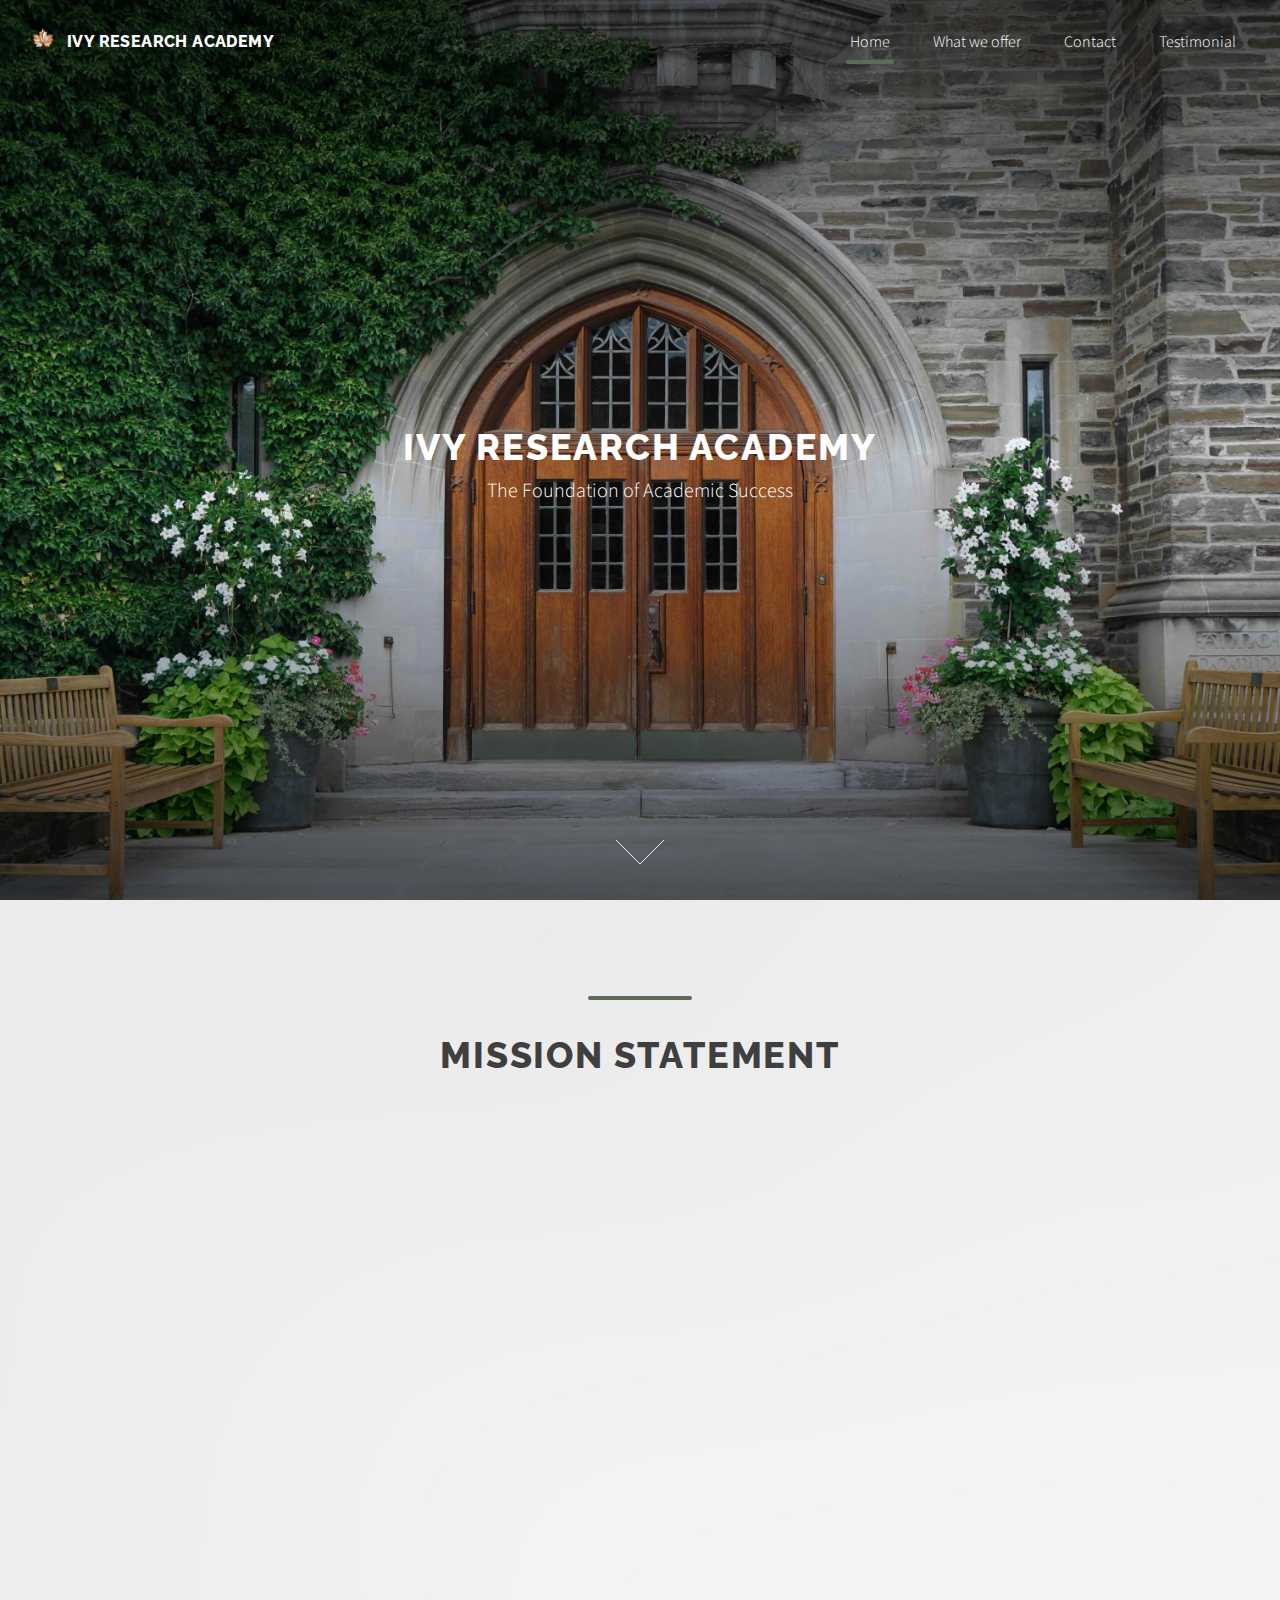
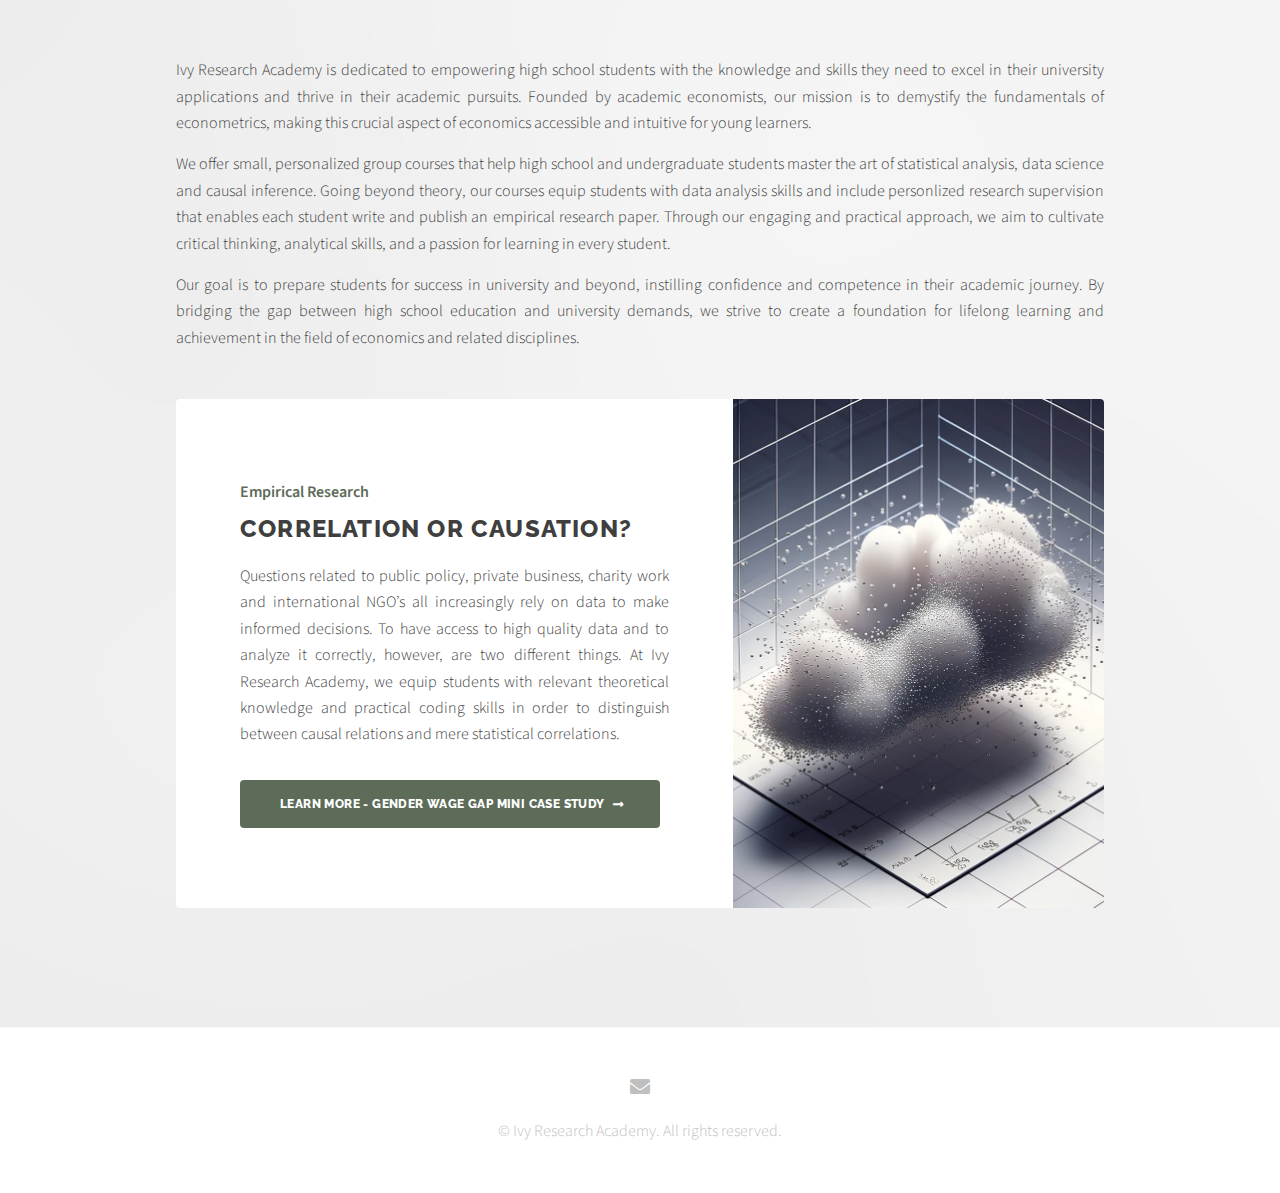
==== commit 30423060: "major adjustment before distributing the webpage" ====
--- a/index.html
+++ b/index.html
@@ -33,7 +33,7 @@
                                     <li class="current"><a href="index.html">Home</a></li>
                                     <li><a href="offer.html">What we offer</a></li>
                                     <li><a href="contact.html">Contact</a></li>
-                                    <li><a href="references.html">References</a>
+                                    <li><a href="references.html">Testimonial</a>
                                 </ul>
                             </nav>
 
@@ -53,9 +53,12 @@
                     <section class="main alt" id="first">
                         <header>
                             <h2>Mission Statement</h2>
+                            <div class="video-container">
+                                <iframe src="https://player.vimeo.com/video/980913526?badge=0&amp;autopause=0&amp;player_id=0&amp;app_id=58479" frameborder="0" allow="autoplay; fullscreen; picture-in-picture" allowfullscreen></iframe>
+                            </div>
                             <p class="dynamic-text">Ivy Research Academy is dedicated to empowering high school students with the knowledge and skills they need to excel in their university applications and thrive in their academic pursuits. Founded by academic economists, our mission is to demystify the fundamentals of econometrics, making this crucial aspect of economics accessible and intuitive for young learners.</p>
 
-                            <p class="dynamic-text">We offer small, personalized courses that help high school and undergraduate students master the art of statistical analysis, data science and causal inference. Going beyond theory, our courses equip students with data analysis skills and include personlized research supervision that enables each student write and publish an empirical research paper. Through our engaging and practical approach, we aim to cultivate critical thinking, analytical skills, and a passion for learning in every student.</p>
+                            <p class="dynamic-text">We offer small, personalized group courses that help high school and undergraduate students master the art of statistical analysis, data science and causal inference. Going beyond theory, our courses equip students with data analysis skills and include personlized research supervision that enables each student write and publish an empirical research paper. Through our engaging and practical approach, we aim to cultivate critical thinking, analytical skills, and a passion for learning in every student.</p>
 
                             <p class="dynamic-text">Our goal is to prepare students for success in university and beyond, instilling confidence and competence in their academic journey. By bridging the gap between high school education and university demands, we strive to create a foundation for lifelong learning and achievement in the field of economics and related disciplines.</p>
                         </header>
--- a/assets/css/main.css
+++ b/assets/css/main.css
@@ -4673,4 +4673,20 @@
 		-ms-transform: translateX(0);
 		transform: translateX(0);
 		visibility: visible;
-	}+	}
+
+
+/* Videos */
+.video-container {
+	position: relative;
+	padding-bottom: 56.25%; /* 16:9 aspect ratio */
+	padding-top: 25px;
+	height: 0;
+}
+.video-container iframe {
+	position: absolute;
+	top: 0;
+	left: 0;
+	width: 100%;
+	height: 100%;
+}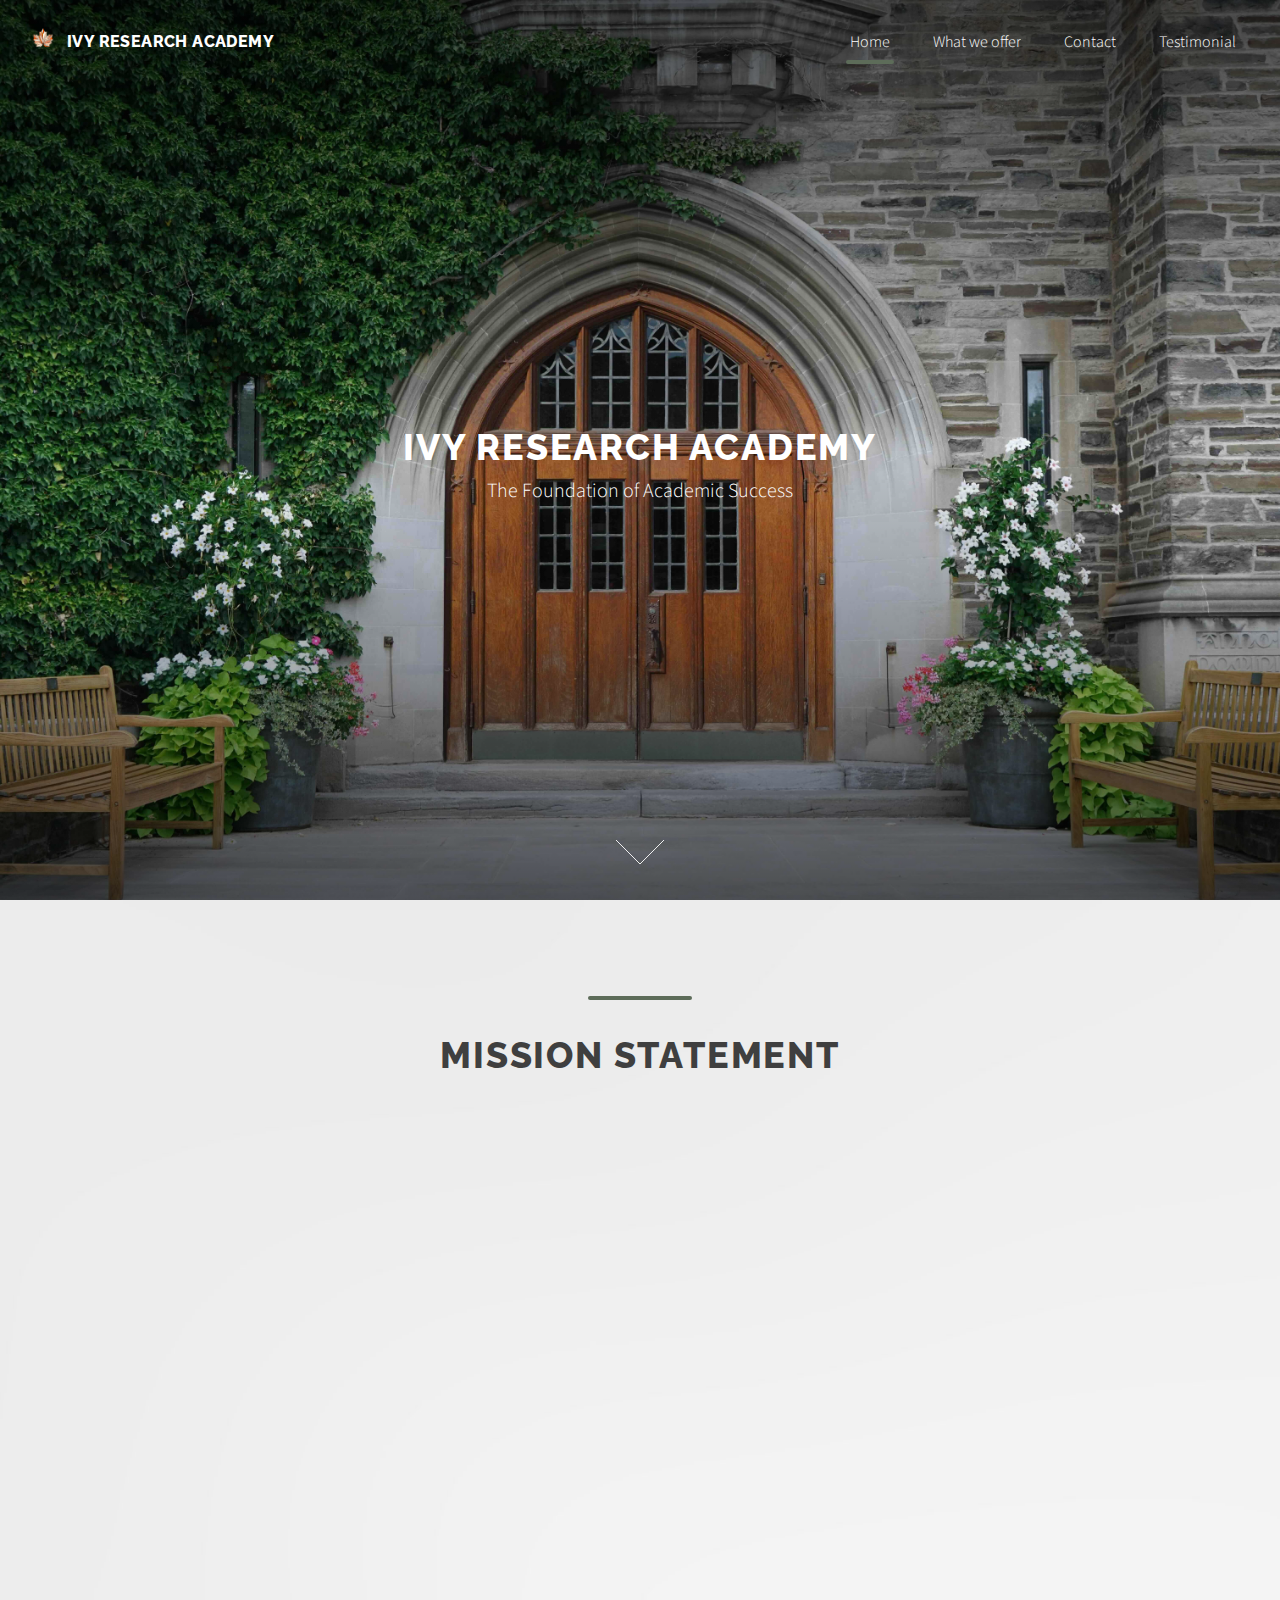
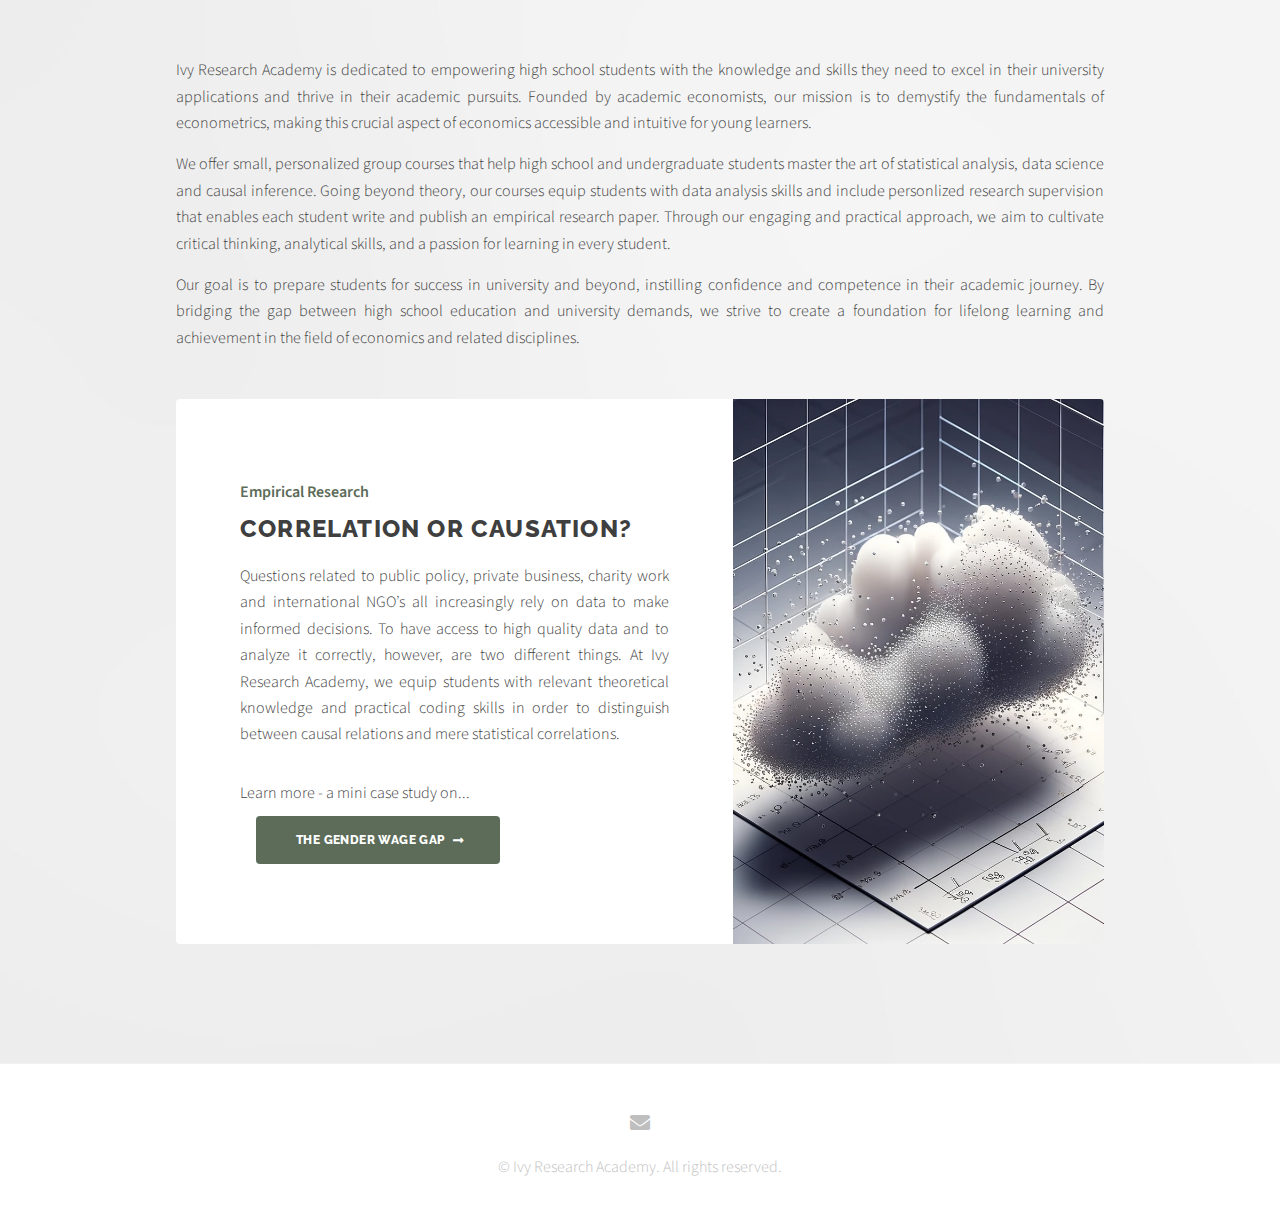
==== commit f0b3f7ae: "case study button adjusted" ====
--- a/index.html
+++ b/index.html
@@ -70,8 +70,9 @@
                                         <h3>Correlation or Causation?</h3>
                                     </header>
                                     <p>Questions related to public policy, private business, charity work and international NGO’s all increasingly rely on data to make informed decisions. To have access to high quality data and to analyze it correctly, however, are two different things. At Ivy Research Academy, we equip students with relevant theoretical knowledge and practical coding skills in order to distinguish between causal relations and mere statistical correlations.</p>
-                                    <ul class="actions">
-                                        <li><a href="case_study.html" class="button next">Learn More - Gender Wage Gap Mini Case Study</a></li>
+                                    <p style="margin-bottom: 7pt; padding-bottom: 0;">Learn more - a mini case study on...</p>
+                                    <ul class="actions" style="padding: 0; margin: 0;">
+                                        <li><a href="case_study.html" class="button next"> The Gender Wage Gap</a></li>
                                     </ul>
                                 </div>
                                 <div class="image" data-position="center"><img src="images/pic_reg1.jpg" alt="" /></div>
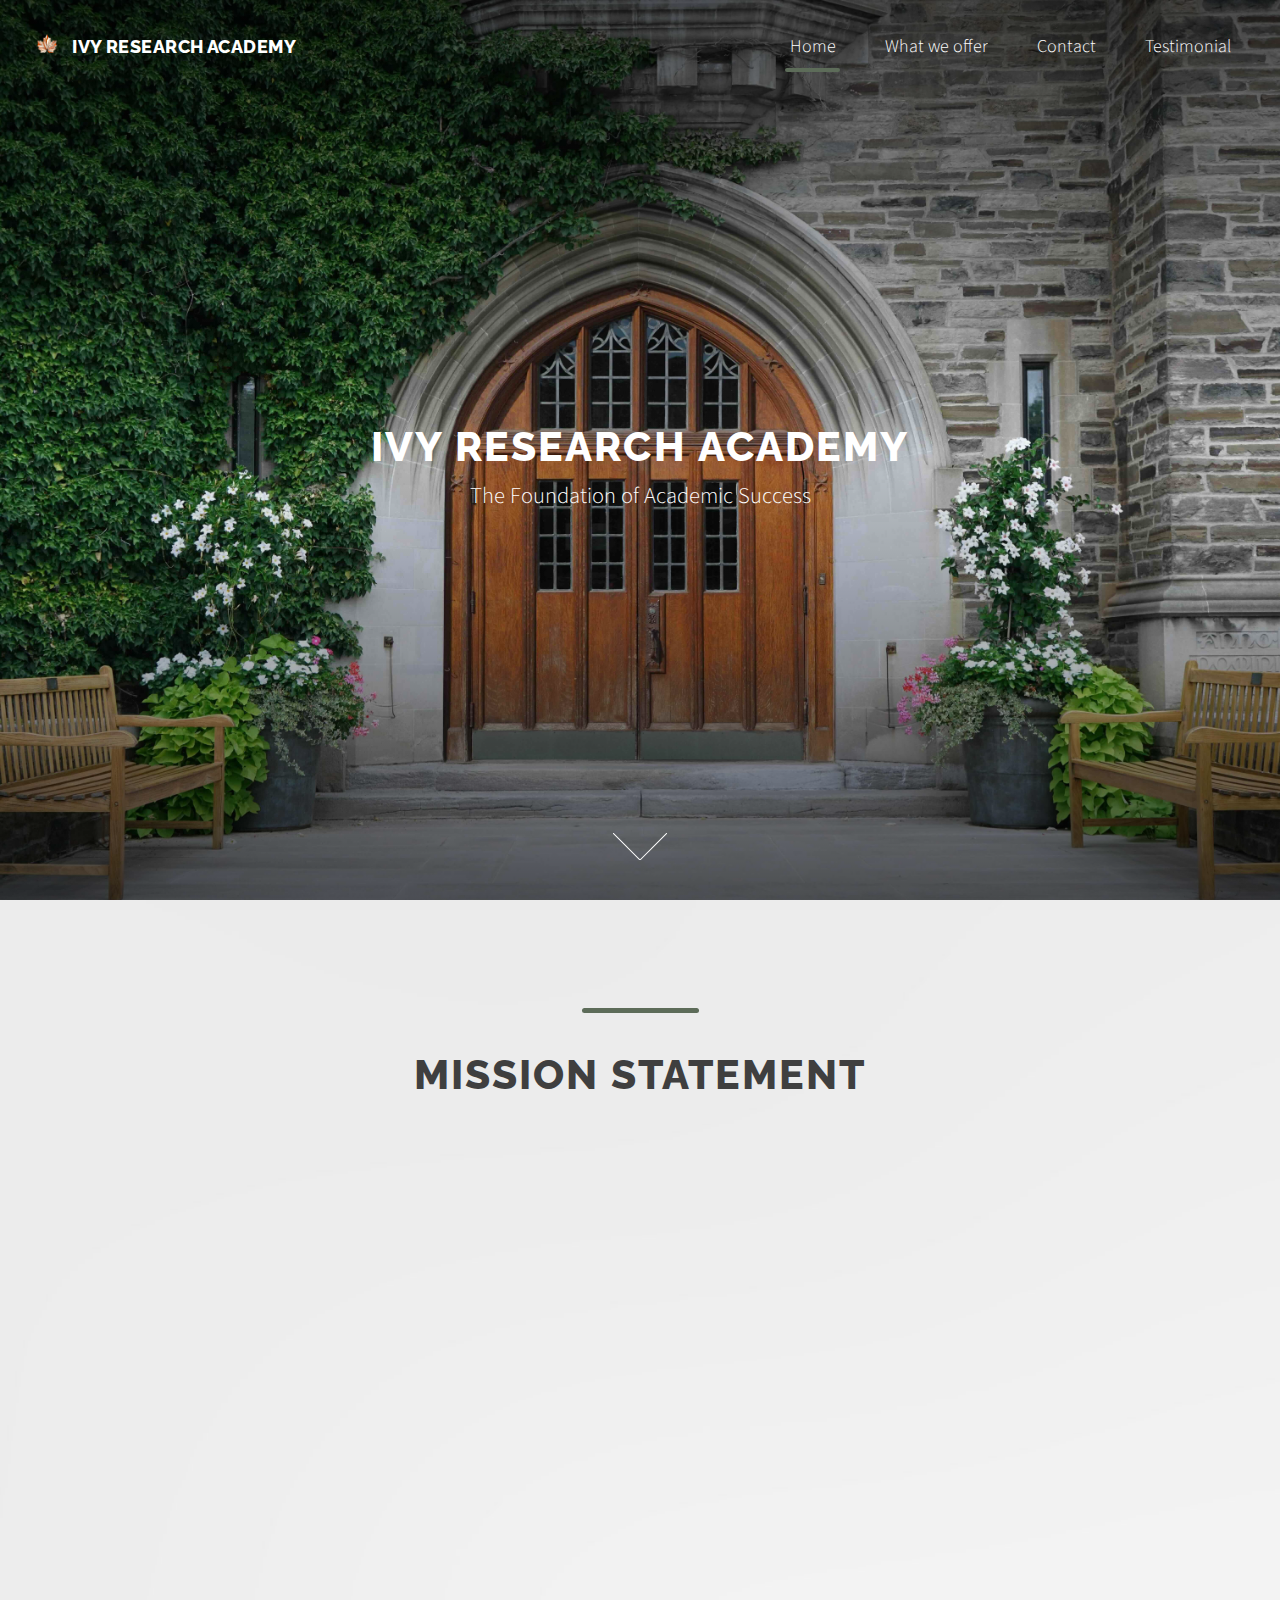
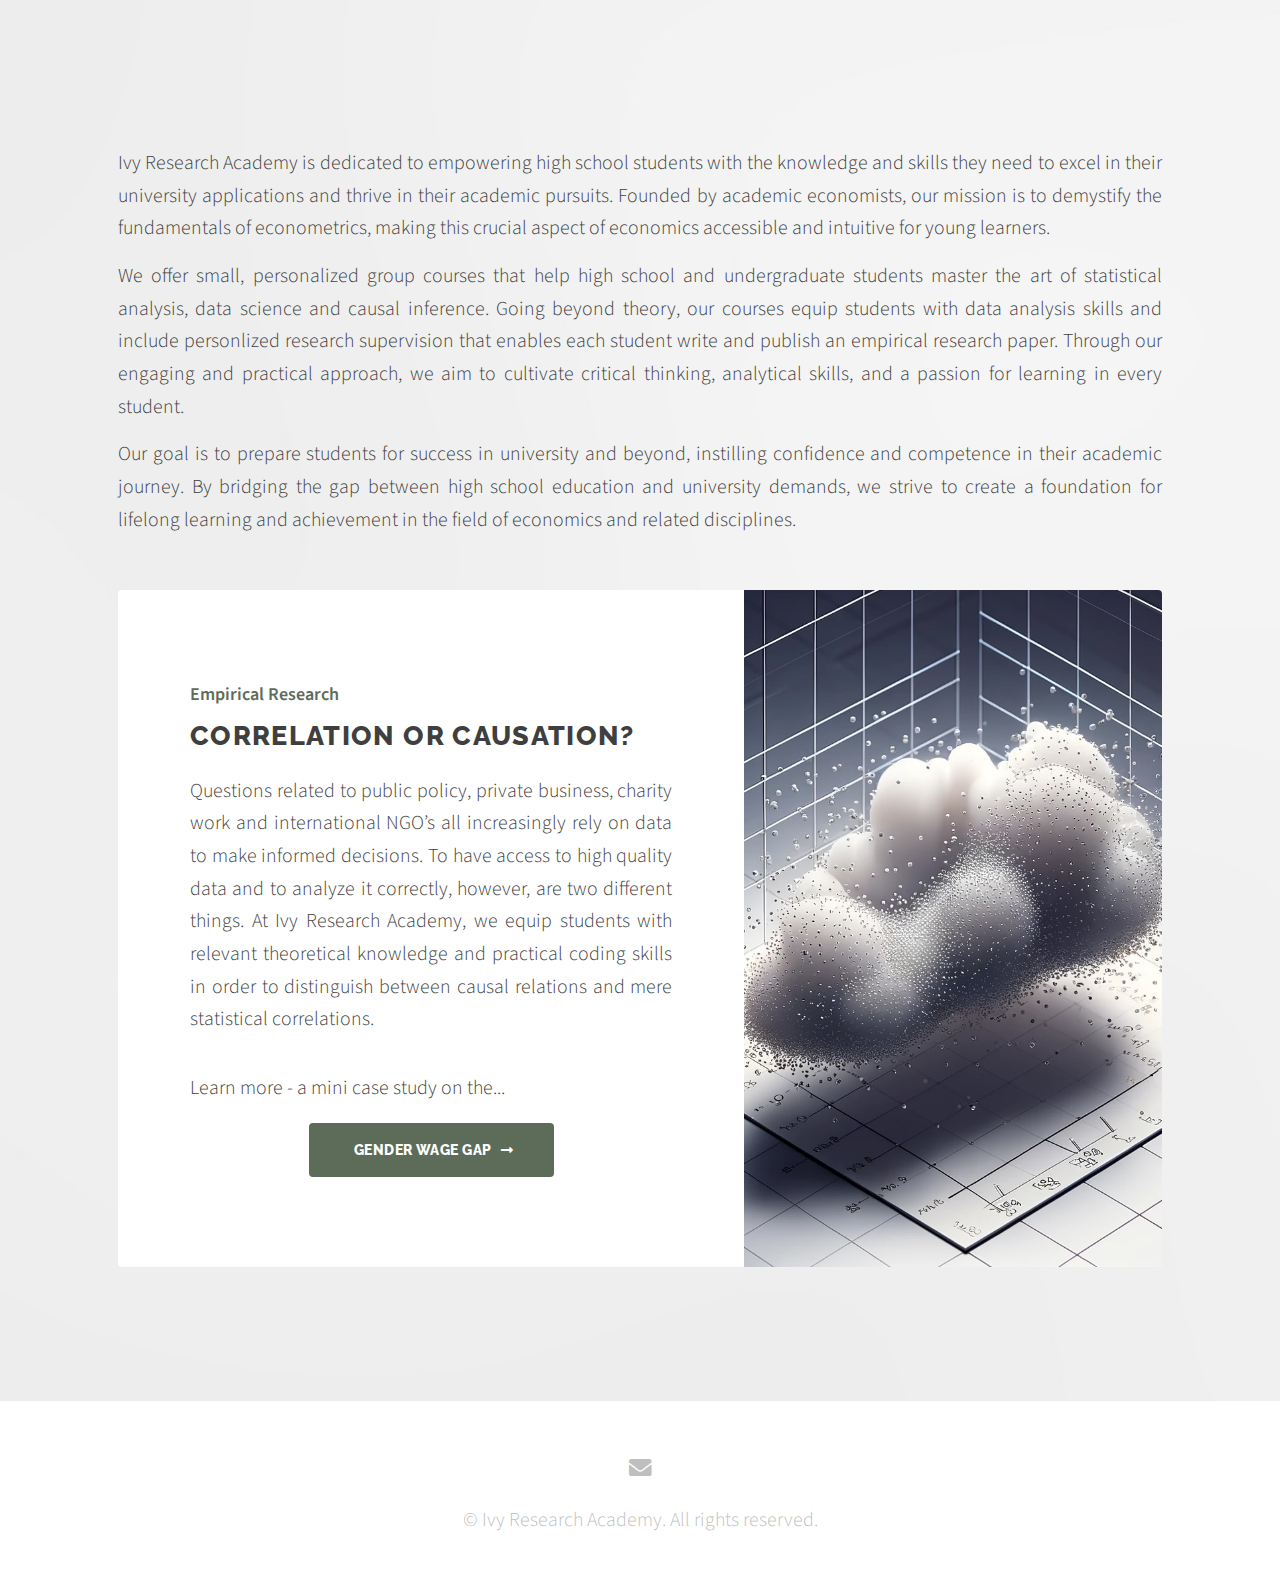
==== commit 50ea063a: "gender wage gap button style adjusted" ====
--- a/index.html
+++ b/index.html
@@ -70,9 +70,9 @@
                                         <h3>Correlation or Causation?</h3>
                                     </header>
                                     <p>Questions related to public policy, private business, charity work and international NGO’s all increasingly rely on data to make informed decisions. To have access to high quality data and to analyze it correctly, however, are two different things. At Ivy Research Academy, we equip students with relevant theoretical knowledge and practical coding skills in order to distinguish between causal relations and mere statistical correlations.</p>
-                                    <p style="margin-bottom: 7pt; padding-bottom: 0;">Learn more - a mini case study on...</p>
-                                    <ul class="actions" style="padding: 0; margin: 0;">
-                                        <li><a href="case_study.html" class="button next"> The Gender Wage Gap</a></li>
+                                    <p style="margin-bottom: 14pt; padding-bottom: 0;">Learn more - a mini case study on the...</p>
+                                    <ul class="actions" style="; list-style-type: none; display: flex; justify-content: center;">
+                                        <li><a href="case_study.html" class="button next">Gender Wage Gap</a></li>
                                     </ul>
                                 </div>
                                 <div class="image" data-position="center"><img src="images/pic_reg1.jpg" alt="" /></div>
--- a/assets/css/main.css
+++ b/assets/css/main.css
@@ -1,5 +1,5 @@
 @import url(fontawesome-all.min.css);
-@import url("https://fonts.googleapis.com/css?family=Raleway:800|Source+Sans+Pro:300,300i,600,600i");
+@import url("https://fonts.googleapis.com/css?family=Raleway:800|Source+Sans+Pro:300,300i,400,400i,600,600i");
 
 /*
 	Relativity by Pixelarity
@@ -123,31 +123,31 @@
 		@media screen and (max-width: 1680px) {
 
 			html {
-				font-size: 13pt;
+				font-size: 14.5pt;
 			}
 
 		}
 
 		@media screen and (max-width: 1280px) {
+
+			html {
+				font-size: 13.5pt;
+			}
+
+		}
+
+		@media screen and (max-width: 736px) {
+
+			html {
+				font-size: 12.5pt;
+			}
+
+		}
+
+		@media screen and (max-width: 360px) {
 
 			html {
 				font-size: 12pt;
-			}
-
-		}
-
-		@media screen and (max-width: 736px) {
-
-			html {
-				font-size: 11pt;
-			}
-
-		}
-
-		@media screen and (max-width: 360px) {
-
-			html {
-				font-size: 10.5pt;
 			}
 
 		}
@@ -199,6 +199,8 @@
 	p {
 		margin: 0 0 2rem 0;
 		width: 100%;
+		font-weight: 300;
+		font-size: 1.1rem;
 	}
 
 	h1, h2, h3, h4, h5, h6 {
@@ -2725,8 +2727,18 @@
 		}
 
 		.image.left, .image.right {
-			max-width: 100%;
-		}
+			width: 40%;
+		}
+
+        /* Mobile style */
+        @media (max-width: 600px) {
+            .image.left {
+                width: 100%;
+            }
+            .image.right {
+                width: 100%;
+            }
+        }
 
 			.image.left img, .image.right img {
 				width: 100%;
